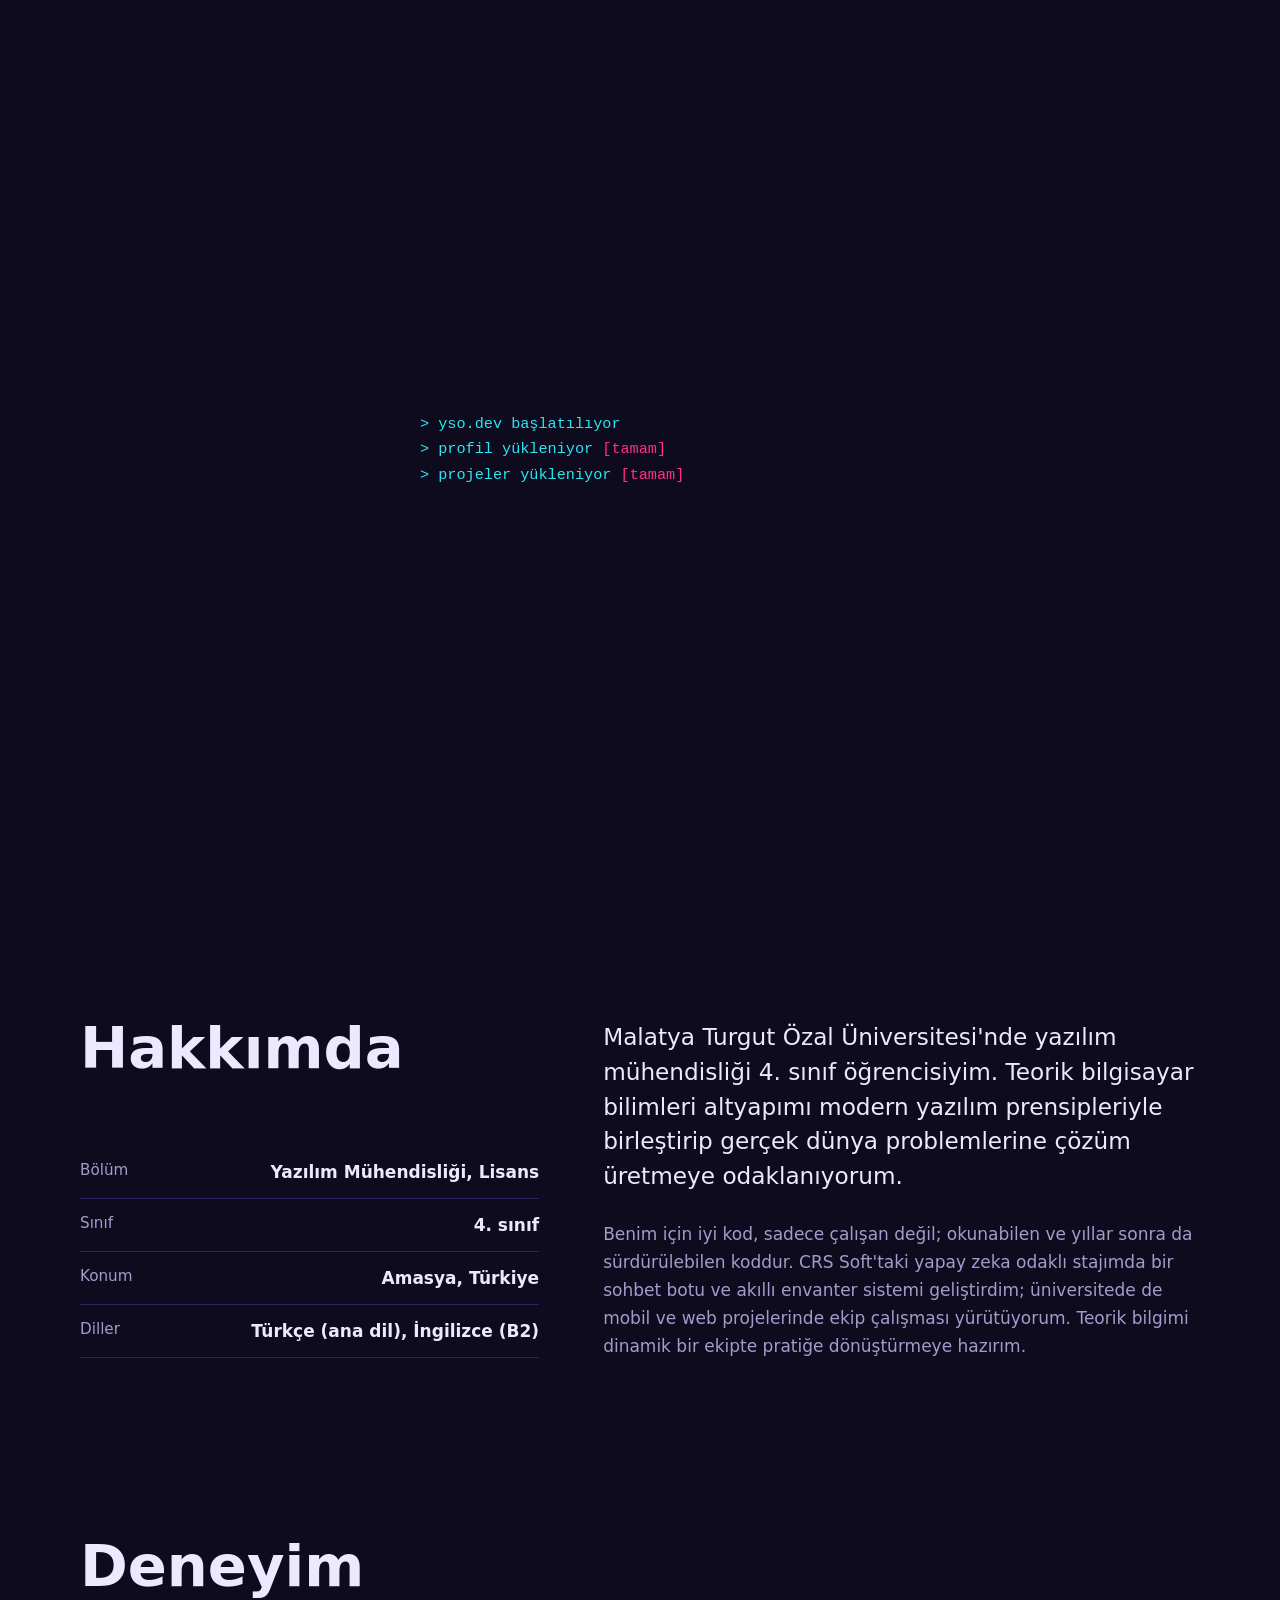
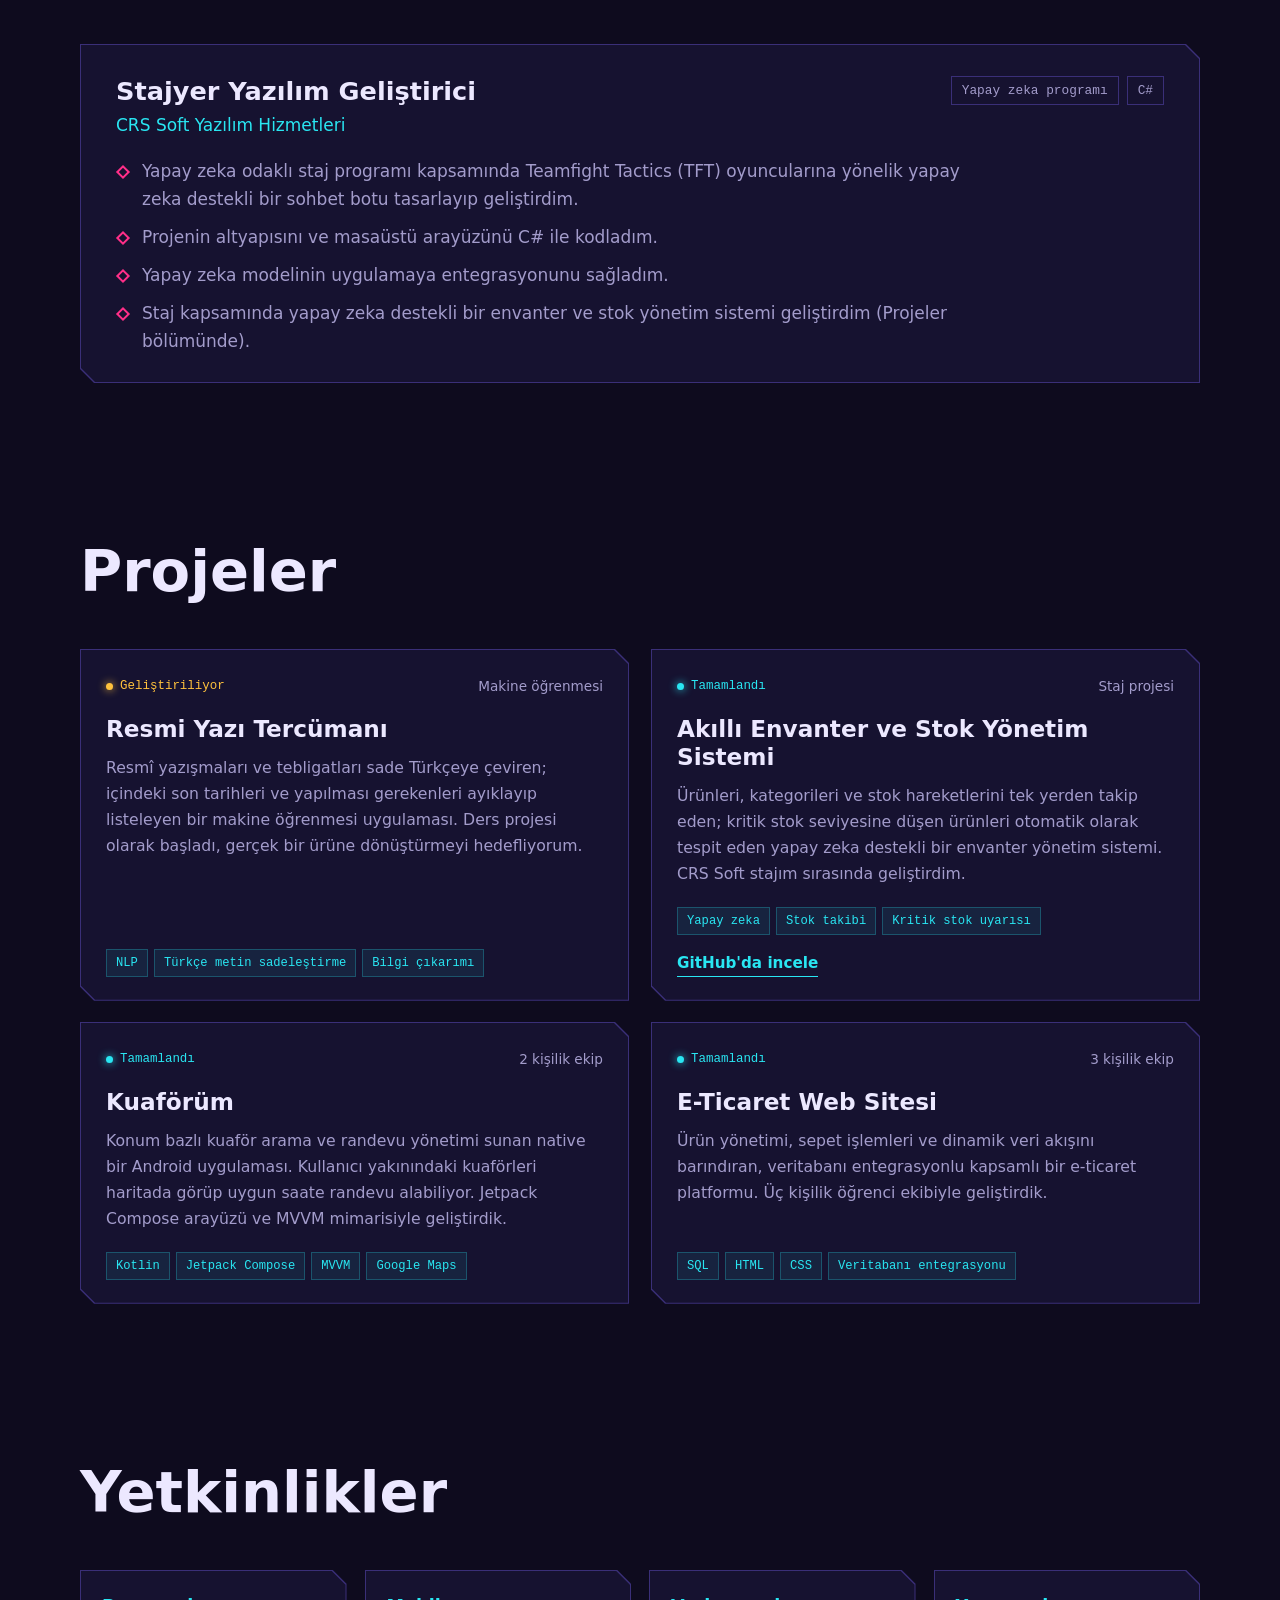
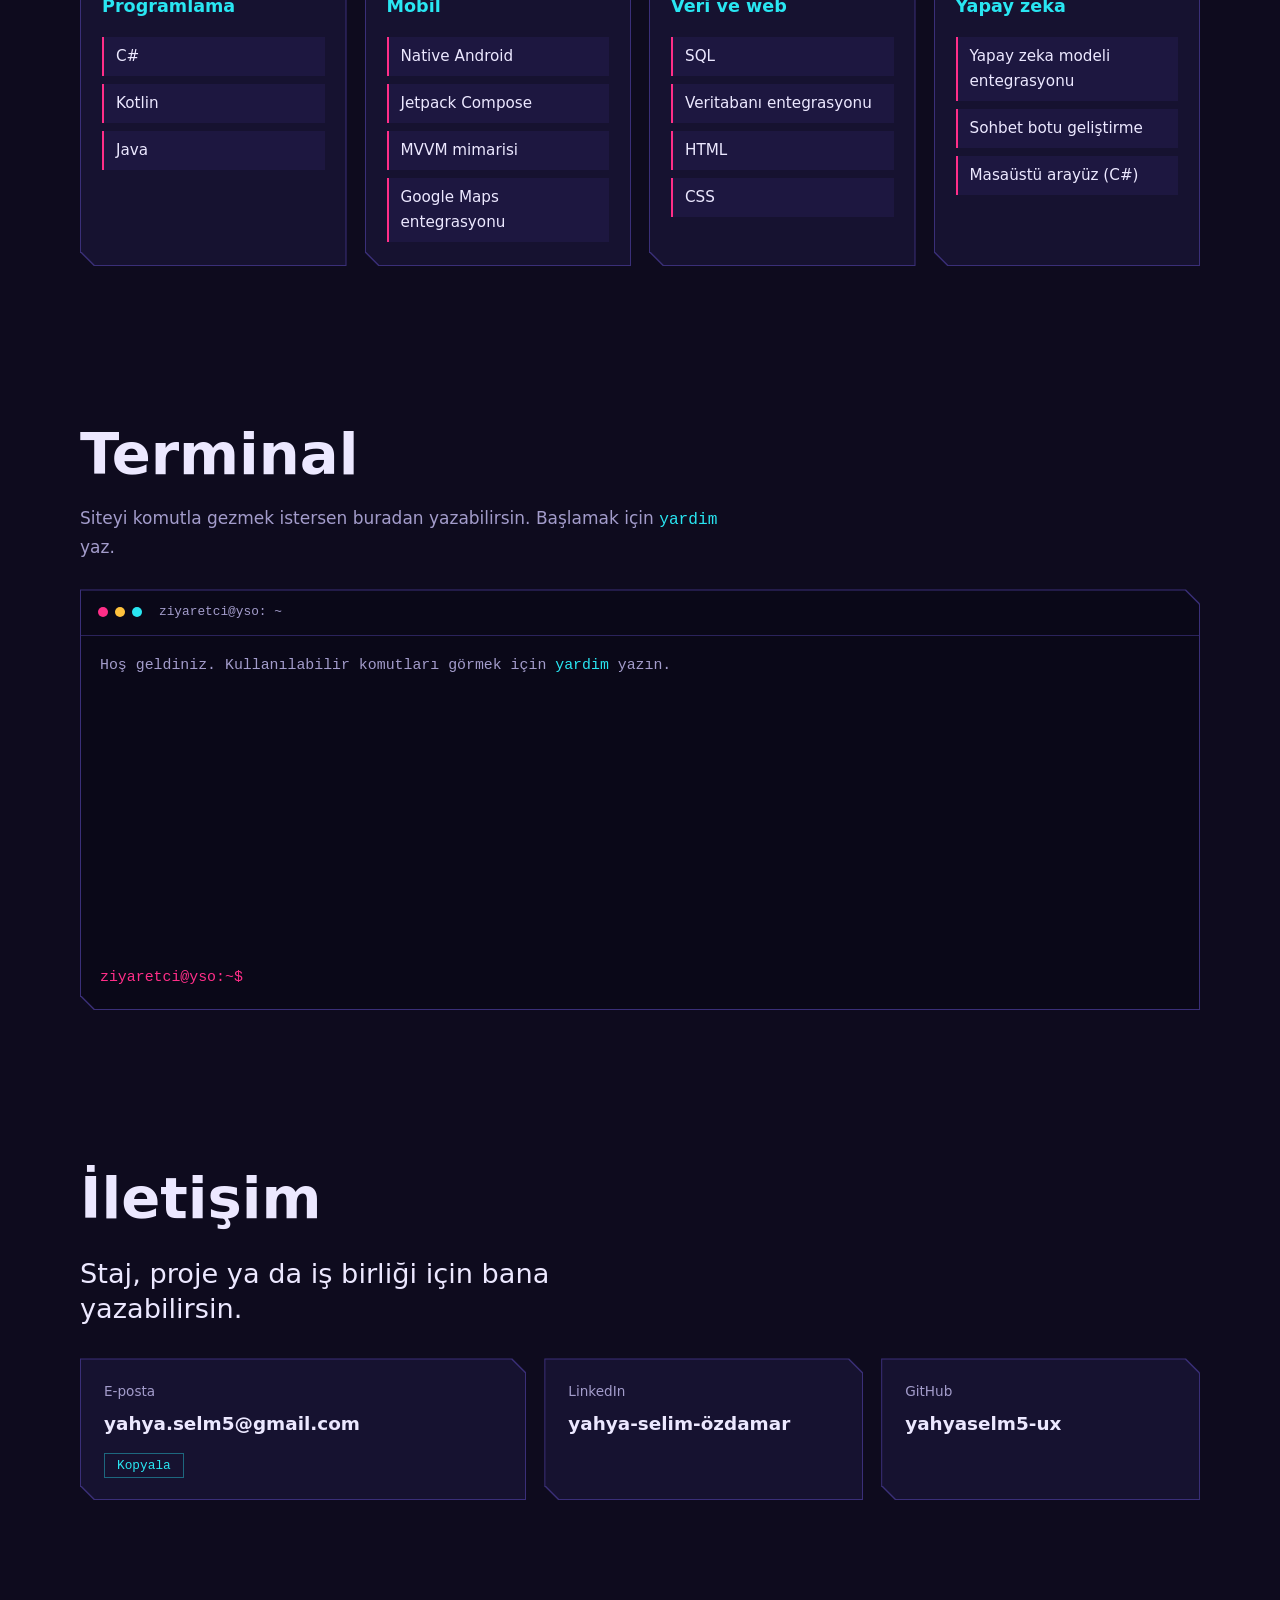
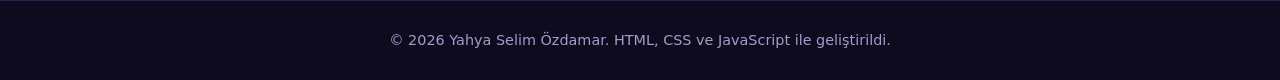
==== index.html @ 78dc0afe "Add files via upload" ====
<!DOCTYPE html>
<html lang="tr">
<head>
  <meta charset="UTF-8">
  <meta name="viewport" content="width=device-width, initial-scale=1">
  <title>Yahya Selim Özdamar | Yazılım Geliştirici</title>
  <meta name="description" content="Yahya Selim Özdamar — Malatya Turgut Özal Üniversitesi yazılım mühendisliği öğrencisi. yapay zeka destekli uygulamalar, native Android ve veritabanı projeleri.">
  <meta name="theme-color" content="#0E0B1E">
  <meta http-equiv="Content-Security-Policy" content="default-src 'self'; script-src 'self'; style-src 'self' https://fonts.googleapis.com; font-src https://fonts.gstatic.com; img-src 'self' data:; connect-src 'self'; object-src 'none'; base-uri 'self'; form-action 'none'">
  <meta name="referrer" content="strict-origin-when-cross-origin">
  <meta property="og:type" content="website">
  <meta property="og:title" content="Yahya Selim Özdamar | Yazılım Geliştirici">
  <meta property="og:description" content="Yazılım mühendisliği 4. sınıf öğrencisi. Yapay zeka destekli uygulamalar, native Android ve veritabanı projeleri.">
  <link rel="icon" href="favicon.svg" type="image/svg+xml">
  <link rel="preconnect" href="https://fonts.googleapis.com">
  <link rel="preconnect" href="https://fonts.gstatic.com" crossorigin>
  <link href="https://fonts.googleapis.com/css2?family=Chakra+Petch:wght@500;600;700&family=IBM+Plex+Mono:wght@400;500&family=IBM+Plex+Sans:wght@400;500;600&display=swap" rel="stylesheet">
  <link rel="stylesheet" href="style.css">
</head>
<body>
  <div class="boot" id="boot" aria-hidden="true">
    <pre class="boot-log" id="bootLog"></pre>
  </div>

  <a class="skip" href="#hakkimda">İçeriğe geç</a>

  <header class="hud" id="hud">
    <a class="logo" href="#top" aria-label="Başa dön">YSÖ<span class="logo-blink">_</span></a>
    <button class="menu-btn" id="menuBtn" aria-expanded="false" aria-controls="nav">Menü</button>
    <nav class="nav" id="nav">
      <a href="#hakkimda">Hakkımda</a>
      <a href="#deneyim">Deneyim</a>
      <a href="#projeler">Projeler</a>
      <a href="#yetkinlikler">Yetkinlikler</a>
      <a href="#terminal">Terminal</a>
      <a href="#iletisim">İletişim</a>
    </nav>
    <div class="clock" aria-label="Türkiye saati"><span class="dot"></span>TR <span id="clock">--:--:--</span></div>
  </header>

  <main>
    <!-- HERO -->
    <section class="hero" id="top">
      <canvas id="city" aria-hidden="true"></canvas>
      <div class="hero-shade" aria-hidden="true"></div>

      <div class="hero-inner">
        <p class="handle">github/yahyaselm5-ux</p>
        <h1 class="name" aria-label="Yahya Selim Özdamar">
          <span class="line glitch" data-text="Yahya Selim">Yahya Selim</span>
          <span class="line glitch outline" data-text="Özdamar">Özdamar</span>
        </h1>
        <p class="role">Yazılım mühendisliği öğrencisiyim. C# ile yapay zeka destekli uygulamalar, Kotlin ile native Android uygulamaları geliştiriyorum. Hedefim yalnızca çalışan değil, okunabilir ve sürdürülebilir kod yazmak.</p>
        <div class="actions">
          <a class="btn btn-primary" href="#projeler">Projelerimi gör</a>
          <a class="btn" href="assets/Yahya_Selim_Ozdamar_CV.pdf" target="_blank" rel="noopener noreferrer">CV'mi aç</a>
          <a class="btn btn-ghost" href="https://github.com/yahyaselm5-ux" target="_blank" rel="noopener noreferrer">GitHub</a>
        </div>
      </div>

      <aside class="status cut" aria-label="Durum">
        <div class="status-row"><span>Konum</span><b>Amasya, TR</b></div>
        <div class="status-row"><span>Okul</span><b>Turgut Özal Üni.</b></div>
        <div class="status-row"><span>Sınıf</span><b>4 / Yazılım Müh.</b></div>
        <div class="status-row"><span>Şu an</span><b class="live">Resmi Yazı Tercümanı</b></div>
        <div class="status-bar" aria-hidden="true"><i></i></div>
      </aside>

      <a class="scroll-hint" href="#hakkimda" aria-label="Aşağı kaydır"><span></span></a>
    </section>

    <!-- HAKKIMDA -->
    <section class="section" id="hakkimda">
      <div class="wrap about">
        <h2 class="h2 glitch" data-text="Hakkımda">Hakkımda</h2>
        <div class="about-body">
          <p class="lead">Malatya Turgut Özal Üniversitesi'nde yazılım mühendisliği 4. sınıf öğrencisiyim. Teorik bilgisayar bilimleri altyapımı modern yazılım prensipleriyle birleştirip gerçek dünya problemlerine çözüm üretmeye odaklanıyorum.</p>
          <p>Benim için iyi kod, sadece çalışan değil; okunabilen ve yıllar sonra da sürdürülebilen koddur. CRS Soft'taki yapay zeka odaklı stajımda bir sohbet botu ve akıllı envanter sistemi geliştirdim; üniversitede de mobil ve web projelerinde ekip çalışması yürütüyorum. Teorik bilgimi dinamik bir ekipte pratiğe dönüştürmeye hazırım.</p>
        </div>
        <dl class="facts">
          <div><dt>Bölüm</dt><dd>Yazılım Mühendisliği, Lisans</dd></div>
          <div><dt>Sınıf</dt><dd>4. sınıf</dd></div>
          <div><dt>Konum</dt><dd>Amasya, Türkiye</dd></div>
          <div><dt>Diller</dt><dd>Türkçe (ana dil), İngilizce (B2)</dd></div>
        </dl>
      </div>
    </section>

    <!-- DENEYİM -->
    <section class="section" id="deneyim">
      <div class="wrap">
        <h2 class="h2 glitch" data-text="Deneyim">Deneyim</h2>
        <article class="job cut">
          <div class="job-head">
            <div>
              <h3>Stajyer Yazılım Geliştirici</h3>
              <p class="company">CRS Soft Yazılım Hizmetleri</p>
            </div>
            <div class="job-meta">
              <span class="chip">Yapay zeka programı</span>
              <span class="chip">C#</span>
            </div>
          </div>
          <ul class="ticks">
            <li>Yapay zeka odaklı staj programı kapsamında Teamfight Tactics (TFT) oyuncularına yönelik yapay zeka destekli bir sohbet botu tasarlayıp geliştirdim.</li>
            <li>Projenin altyapısını ve masaüstü arayüzünü C# ile kodladım.</li>
            <li>Yapay zeka modelinin uygulamaya entegrasyonunu sağladım.</li>
            <li>Staj kapsamında yapay zeka destekli bir envanter ve stok yönetim sistemi geliştirdim (Projeler bölümünde).</li>
          </ul>
        </article>
      </div>
    </section>

    <!-- PROJELER -->
    <section class="section" id="projeler">
      <div class="wrap">
        <h2 class="h2 glitch" data-text="Projeler">Projeler</h2>
        <div class="projects projects-4">
          <article class="project cut tilt">
            <div class="project-top">
              <span class="state state-dev">Geliştiriliyor</span>
              <span class="kind">Makine öğrenmesi</span>
            </div>
            <h3>Resmi Yazı Tercümanı</h3>
            <p>Resmî yazışmaları ve tebligatları sade Türkçeye çeviren; içindeki son tarihleri ve yapılması gerekenleri ayıklayıp listeleyen bir makine öğrenmesi uygulaması. Ders projesi olarak başladı, gerçek bir ürüne dönüştürmeyi hedefliyorum.</p>
            <ul class="tags"><li>NLP</li><li>Türkçe metin sadeleştirme</li><li>Bilgi çıkarımı</li></ul>
          </article>

          <article class="project cut tilt">
            <div class="project-top">
              <span class="state">Tamamlandı</span>
              <span class="kind">Staj projesi</span>
            </div>
            <h3>Akıllı Envanter ve Stok Yönetim Sistemi</h3>
            <p>Ürünleri, kategorileri ve stok hareketlerini tek yerden takip eden; kritik stok seviyesine düşen ürünleri otomatik olarak tespit eden yapay zeka destekli bir envanter yönetim sistemi. CRS Soft stajım sırasında geliştirdim.</p>
            <ul class="tags"><li>Yapay zeka</li><li>Stok takibi</li><li>Kritik stok uyarısı</li></ul>
            <a class="repo" href="https://github.com/yahyaselm5-ux" target="_blank" rel="noopener noreferrer">GitHub'da incele</a>
          </article>

          <article class="project cut tilt">
            <div class="project-top">
              <span class="state">Tamamlandı</span>
              <span class="kind">2 kişilik ekip</span>
            </div>
            <h3>Kuaförüm</h3>
            <p>Konum bazlı kuaför arama ve randevu yönetimi sunan native bir Android uygulaması. Kullanıcı yakınındaki kuaförleri haritada görüp uygun saate randevu alabiliyor. Jetpack Compose arayüzü ve MVVM mimarisiyle geliştirdik.</p>
            <ul class="tags"><li>Kotlin</li><li>Jetpack Compose</li><li>MVVM</li><li>Google Maps</li></ul>
          </article>

          <article class="project cut tilt">
            <div class="project-top">
              <span class="state">Tamamlandı</span>
              <span class="kind">3 kişilik ekip</span>
            </div>
            <h3>E-Ticaret Web Sitesi</h3>
            <p>Ürün yönetimi, sepet işlemleri ve dinamik veri akışını barındıran, veritabanı entegrasyonlu kapsamlı bir e-ticaret platformu. Üç kişilik öğrenci ekibiyle geliştirdik.</p>
            <ul class="tags"><li>SQL</li><li>HTML</li><li>CSS</li><li>Veritabanı entegrasyonu</li></ul>
          </article>
        </div>
      </div>
    </section>

    <!-- YETKİNLİKLER -->
    <section class="section" id="yetkinlikler">
      <div class="wrap">
        <h2 class="h2 glitch" data-text="Yetkinlikler">Yetkinlikler</h2>
        <div class="loadout">
          <div class="slot cut">
            <h3>Programlama</h3>
            <ul class="mods"><li>C#</li><li>Kotlin</li><li>Java</li></ul>
          </div>
          <div class="slot cut">
            <h3>Mobil</h3>
            <ul class="mods"><li>Native Android</li><li>Jetpack Compose</li><li>MVVM mimarisi</li><li>Google Maps entegrasyonu</li></ul>
          </div>
          <div class="slot cut">
            <h3>Veri ve web</h3>
            <ul class="mods"><li>SQL</li><li>Veritabanı entegrasyonu</li><li>HTML</li><li>CSS</li></ul>
          </div>
          <div class="slot cut">
            <h3>Yapay zeka</h3>
            <ul class="mods"><li>Yapay zeka modeli entegrasyonu</li><li>Sohbet botu geliştirme</li><li>Masaüstü arayüz (C#)</li></ul>
          </div>
        </div>
      </div>
    </section>

    <!-- TERMİNAL -->
    <section class="section" id="terminal">
      <div class="wrap">
        <h2 class="h2 glitch" data-text="Terminal">Terminal</h2>
        <p class="sub">Siteyi komutla gezmek istersen buradan yazabilirsin. Başlamak için <code>yardim</code> yaz.</p>
        <div class="term cut" id="term">
          <div class="term-bar"><i></i><i></i><i></i><span>ziyaretci@yso: ~</span></div>
          <div class="term-out" id="termOut" aria-live="polite"></div>
          <form class="term-in" id="termForm" autocomplete="off">
            <label for="termInput" class="prompt">ziyaretci@yso:~$</label>
            <input id="termInput" type="text" spellcheck="false" autocapitalize="off" aria-label="Terminal komutu">
          </form>
        </div>
      </div>
    </section>

    <!-- İLETİŞİM -->
    <section class="section contact" id="iletisim">
      <div class="wrap">
        <h2 class="h2 glitch" data-text="İletişim">İletişim</h2>
        <p class="contact-line">Staj, proje ya da iş birliği için bana yazabilirsin.</p>
        <div class="contact-grid">
          <div class="contact-card cut">
            <span class="c-label">E-posta</span>
            <a class="c-value" href="mailto:yahya.selm5@gmail.com">yahya.selm5@gmail.com</a>
            <button class="copy" type="button" data-copy="yahya.selm5@gmail.com">Kopyala</button>
          </div>
          <div class="contact-card cut">
            <span class="c-label">LinkedIn</span>
            <a class="c-value" href="https://linkedin.com/in/yahya-selim-%C3%B6zdamar-626578363" target="_blank" rel="noopener noreferrer">yahya-selim-özdamar</a>
          </div>
          <div class="contact-card cut">
            <span class="c-label">GitHub</span>
            <a class="c-value" href="https://github.com/yahyaselm5-ux" target="_blank" rel="noopener noreferrer">yahyaselm5-ux</a>
          </div>
        </div>
      </div>
    </section>
  </main>

  <footer class="footer">
    <p>© <span id="year">2026</span> Yahya Selim Özdamar. HTML, CSS ve JavaScript ile geliştirildi.</p>
  </footer>

  <div class="scanlines" aria-hidden="true"></div>
  <script src="script.js"></script>
</body>
</html>
---- style.css ----
/* Yahya Selim Özdamar — kişisel web sitesi */

:root {
  --night: #0E0B1E;      /* zemin: derin çivit gece */
  --panel: #161230;      /* panel içi */
  --panel-2: #1D1740;
  --edge: #3A2F78;       /* panel kenar çizgisi */
  --magenta: #FF2E88;    /* ana neon */
  --cyan: #29E6F2;       /* ikincil neon */
  --amber: #FFC23D;      /* yalnızca "canlı/devam ediyor" durumları */
  --ink: #ECE8FF;        /* metin */
  --dim: #A39CCB;        /* ikincil metin */

  --accent: var(--magenta);
  --accent-2: var(--cyan);

  --f-display: "Chakra Petch", system-ui, sans-serif;
  --f-body: "IBM Plex Sans", system-ui, sans-serif;
  --f-mono: "IBM Plex Mono", ui-monospace, monospace;

  --notch: 14px;
  --cut: polygon(0 0, calc(100% - var(--notch)) 0, 100% var(--notch), 100% 100%, var(--notch) 100%, 0 calc(100% - var(--notch)));

  --wrap: 1120px;
  --hud-h: 60px;
}

/* Alternatif tema (terminal: tema) */
[data-theme="cyan"] {
  --accent: var(--cyan);
  --accent-2: var(--magenta);
}

*, *::before, *::after { box-sizing: border-box; }

html { scroll-behavior: smooth; scroll-padding-top: calc(var(--hud-h) + 16px); }

body {
  margin: 0;
  background: var(--night);
  color: var(--ink);
  font-family: var(--f-body);
  font-size: 1.0625rem;
  line-height: 1.65;
  -webkit-font-smoothing: antialiased;
  overflow-x: hidden;
}

::selection { background: var(--accent); color: var(--night); }

a { color: inherit; }

:focus-visible {
  outline: 2px solid var(--accent-2);
  outline-offset: 3px;
}

code {
  font-family: var(--f-mono);
  color: var(--accent-2);
  font-size: .95em;
}

.skip {
  position: absolute; left: -999px; top: 8px; z-index: 100;
  background: var(--accent); color: var(--night); padding: 8px 14px;
  font-family: var(--f-display); font-weight: 600; text-decoration: none;
}
.skip:focus { left: 8px; }

.wrap { width: min(var(--wrap), 100% - 40px); margin-inline: auto; }

/* ---------- Kesik köşeli panel ---------- */
.cut {
  position: relative;
  clip-path: var(--cut);
  background: var(--edge);
  isolation: isolate;
}
.cut::before {
  content: "";
  position: absolute; inset: 1px;
  background: var(--panel);
  clip-path: var(--cut);
  z-index: -1;
}

/* ---------- Boot ekranı ---------- */
.boot {
  position: fixed; inset: 0; z-index: 90;
  background: var(--night);
  display: grid; place-items: center;
  transition: opacity .5s ease, visibility .5s;
}
.boot.done { opacity: 0; visibility: hidden; }
.boot-log {
  font-family: var(--f-mono);
  font-size: .95rem;
  color: var(--accent-2);
  min-width: min(440px, 90vw);
  margin: 0;
  white-space: pre-wrap;
}
.boot-log .ok { color: var(--accent); }

/* ---------- HUD ---------- */
.hud {
  position: fixed; inset: 0 0 auto 0; z-index: 50;
  height: var(--hud-h);
  display: flex; align-items: center; gap: 28px;
  padding: 0 24px;
  background: linear-gradient(to bottom, rgba(14, 11, 30, .92), rgba(14, 11, 30, .7));
  backdrop-filter: blur(10px);
  border-bottom: 1px solid rgba(58, 47, 120, .6);
}
.logo {
  font-family: var(--f-display); font-weight: 700; font-size: 1.25rem;
  letter-spacing: .04em; text-decoration: none; color: var(--ink);
}
.logo-blink { color: var(--accent); animation: blink 1.1s steps(1) infinite; }
@keyframes blink { 50% { opacity: 0; } }

.nav { display: flex; gap: 22px; margin-left: auto; }
.nav a {
  font-family: var(--f-display); font-weight: 500; font-size: .98rem;
  text-decoration: none; color: var(--dim);
  position: relative; padding: 4px 0;
  transition: color .2s;
}
.nav a::after {
  content: ""; position: absolute; left: 0; right: 100%; bottom: -2px;
  height: 2px; background: var(--accent);
  box-shadow: 0 0 8px var(--accent);
  transition: right .25s ease;
}
.nav a:hover, .nav a.active { color: var(--ink); }
.nav a:hover::after, .nav a.active::after { right: 0; }

.clock {
  font-family: var(--f-mono); font-size: .85rem; color: var(--dim);
  display: flex; align-items: center; gap: 8px;
  font-variant-numeric: tabular-nums;
}
.clock .dot {
  width: 7px; height: 7px; border-radius: 50%;
  background: var(--accent-2); box-shadow: 0 0 8px var(--accent-2);
  animation: pulse 2s ease-in-out infinite;
}
@keyframes pulse { 50% { opacity: .35; } }

.menu-btn {
  display: none; margin-left: auto;
  font-family: var(--f-display); font-weight: 600; font-size: .95rem;
  background: none; color: var(--ink);
  border: 1px solid var(--edge); padding: 6px 14px; cursor: pointer;
}

/* ---------- Hero ---------- */
.hero {
  position: relative;
  min-height: 100vh; min-height: 100svh;
  display: flex; align-items: center;
  padding: calc(var(--hud-h) + 40px) 0 120px;
  overflow: hidden;
}
#city {
  position: absolute; inset: 0;
  width: 100%; height: 100%;
  display: block;
}
.hero-shade {
  position: absolute; inset: 0; pointer-events: none;
  background:
    linear-gradient(90deg, rgba(14, 11, 30, .88) 0%, rgba(14, 11, 30, .55) 45%, rgba(14, 11, 30, 0) 75%),
    linear-gradient(to top, var(--night) 0%, rgba(14, 11, 30, 0) 22%);
}
.hero-inner {
  position: relative; z-index: 2;
  width: min(var(--wrap), 100% - 40px); margin-inline: auto;
}
.handle {
  font-family: var(--f-mono); font-size: .95rem; color: var(--accent-2);
  margin: 0 0 18px;
}
.handle::before { content: "> "; color: var(--accent); }

.name {
  font-family: var(--f-display); font-weight: 700;
  font-size: clamp(3rem, 9.5vw, 8.5rem);
  line-height: 1; letter-spacing: -.01em;
  margin: 0 0 28px;
}
.name .line { display: block; width: fit-content; }
.name .outline {
  color: transparent;
  -webkit-text-stroke: 2px var(--accent);
  text-shadow: 0 0 28px rgba(255, 46, 136, .35);
}
[data-theme="cyan"] .name .outline { text-shadow: 0 0 28px rgba(41, 230, 242, .35); }

.role {
  max-width: 34em;
  font-size: clamp(1.05rem, 1.6vw, 1.2rem);
  color: var(--ink); opacity: .9;
  margin: 0 0 36px;
}

.actions { display: flex; flex-wrap: wrap; gap: 14px; }
.btn {
  --b: var(--edge);
  position: relative;
  font-family: var(--f-display); font-weight: 600; font-size: 1rem;
  text-decoration: none; color: var(--ink);
  padding: 13px 24px;
  background: rgba(22, 18, 48, .7);
  border: 1px solid var(--b);
  clip-path: polygon(0 0, calc(100% - 10px) 0, 100% 10px, 100% 100%, 10px 100%, 0 calc(100% - 10px));
  transition: background .2s, color .2s, box-shadow .2s, border-color .2s;
}
.btn:hover { border-color: var(--accent-2); color: var(--accent-2); }
.btn-primary {
  background: var(--accent); color: var(--night); border-color: var(--accent);
}
.btn-primary:hover { background: var(--ink); color: var(--night); border-color: var(--ink); }
.btn-ghost { background: transparent; }

.status {
  position: absolute; z-index: 2;
  right: max(24px, calc((100vw - var(--wrap)) / 2));
  bottom: 110px;
  width: 270px;
  padding: 18px 20px 16px;
  font-family: var(--f-mono); font-size: .82rem;
  background: rgba(58, 47, 120, .8);
}
.status::before { background: rgba(22, 18, 48, .82); }
.status-row {
  display: flex; justify-content: space-between; gap: 12px;
  padding: 5px 0;
  border-bottom: 1px dashed rgba(163, 156, 203, .2);
}
.status-row span { color: var(--dim); }
.status-row b { font-weight: 500; color: var(--ink); text-align: right; }
.status-row .live { color: var(--amber); }
.status-bar { margin-top: 14px; height: 3px; background: rgba(163, 156, 203, .15); overflow: hidden; }
.status-bar i {
  display: block; height: 100%; width: 40%;
  background: linear-gradient(90deg, transparent, var(--accent-2), transparent);
  animation: scan 2.4s linear infinite;
}
@keyframes scan { from { transform: translateX(-100%); } to { transform: translateX(250%); } }

.scroll-hint {
  position: absolute; z-index: 2; left: 50%; bottom: 28px;
  width: 26px; height: 42px; translate: -50% 0;
  border: 1.5px solid var(--dim); border-radius: 14px;
}
.scroll-hint span {
  position: absolute; left: 50%; top: 8px; width: 3px; height: 8px;
  translate: -50% 0; background: var(--accent); border-radius: 2px;
  animation: wheel 1.8s ease-in-out infinite;
}
@keyframes wheel { 60% { transform: translateY(12px); opacity: 0; } 100% { opacity: 0; } }

/* ---------- Glitch (fareyle üzerine gelince) ---------- */
.glitch { position: relative; }
.glitch::before, .glitch::after {
  content: attr(data-text);
  position: absolute; inset: 0;
  opacity: 0; pointer-events: none;
  -webkit-text-stroke: 0;
}
.glitch::before { color: var(--cyan); }
.glitch::after { color: var(--magenta); }
.glitch:hover::before { opacity: .85; animation: g1 .45s steps(2) infinite; }
.glitch:hover::after { opacity: .85; animation: g2 .45s steps(2) infinite; }
@keyframes g1 {
  0% { clip-path: inset(10% 0 60% 0); transform: translate(-4px, 0); }
  50% { clip-path: inset(55% 0 20% 0); transform: translate(3px, 0); }
  100% { clip-path: inset(30% 0 45% 0); transform: translate(-2px, 0); }
}
@keyframes g2 {
  0% { clip-path: inset(65% 0 5% 0); transform: translate(4px, 0); }
  50% { clip-path: inset(15% 0 70% 0); transform: translate(-3px, 0); }
  100% { clip-path: inset(40% 0 35% 0); transform: translate(2px, 0); }
}

/* ---------- Bölümler ---------- */
.section { padding: 120px 0 40px; position: relative; }
.h2 {
  font-family: var(--f-display); font-weight: 700;
  font-size: clamp(2.2rem, 5vw, 3.6rem);
  line-height: 1; margin: 0 0 48px;
  width: fit-content;
}
.h2::selection { color: var(--night); }
.sub { color: var(--dim); margin: -28px 0 28px; max-width: 60ch; }

/* Hakkımda */
.about {
  display: grid;
  grid-template-columns: 1fr 1.3fr;
  grid-template-areas: "title body" "facts body";
  column-gap: 64px; align-items: start;
}
.about .h2 { grid-area: title; }
.about-body { grid-area: body; max-width: 62ch; }
.about-body p { margin: 0 0 1.1em; color: var(--dim); }
.about-body .lead {
  font-size: clamp(1.2rem, 2vw, 1.45rem); line-height: 1.5;
  color: var(--ink);
}
.facts { grid-area: facts; margin: 0; display: grid; gap: 0; }
.facts div {
  display: flex; justify-content: space-between; gap: 16px;
  padding: 12px 0; border-bottom: 1px solid rgba(58, 47, 120, .7);
}
.facts dt { color: var(--dim); font-size: .95rem; }
.facts dd { margin: 0; font-family: var(--f-display); font-weight: 600; text-align: right; }

/* Deneyim */
.job { padding: 32px 36px 28px; }
.job-head { display: flex; justify-content: space-between; align-items: flex-start; gap: 20px; flex-wrap: wrap; margin-bottom: 18px; }
.job h3 { font-family: var(--f-display); font-weight: 600; font-size: 1.6rem; margin: 0; line-height: 1.2; }
.company { margin: 4px 0 0; color: var(--accent-2); font-weight: 500; }
.job-meta { display: flex; gap: 8px; flex-wrap: wrap; }
.chip {
  font-family: var(--f-mono); font-size: .8rem; color: var(--dim);
  border: 1px solid var(--edge); padding: 3px 10px;
}
.ticks { list-style: none; margin: 0; padding: 0; display: grid; gap: 10px; max-width: 80ch; }
.ticks li { position: relative; padding-left: 26px; color: var(--dim); }
.ticks li::before {
  content: ""; position: absolute; left: 2px; top: .62em;
  width: 10px; height: 10px; border: 2px solid var(--accent);
  transform: rotate(45deg);
}

/* Projeler */
.projects {
  display: grid; gap: 22px;
  grid-template-columns: repeat(3, 1fr);
  perspective: 1200px;
}
.projects-4 { grid-template-columns: repeat(2, 1fr); }
.project {
  --mx: 50%; --my: 50%;
  padding: 26px 26px 24px;
  display: flex; flex-direction: column;
  transform-style: preserve-3d;
  transition: transform .25s ease, background .25s;
  will-change: transform;
}
.project::after {
  content: ""; position: absolute; inset: 0; pointer-events: none;
  background: radial-gradient(420px circle at var(--mx) var(--my), rgba(255, 46, 136, .16), transparent 45%);
  opacity: 0; transition: opacity .25s;
}
[data-theme="cyan"] .project::after { background: radial-gradient(420px circle at var(--mx) var(--my), rgba(41, 230, 242, .16), transparent 45%); }
.project:hover { background: var(--accent); }
.project:hover::after { opacity: 1; }
.project-top { display: flex; justify-content: space-between; align-items: center; gap: 10px; margin-bottom: 18px; }
.state {
  font-family: var(--f-mono); font-size: .78rem;
  color: var(--accent-2); display: inline-flex; align-items: center; gap: 7px;
}
.state::before { content: ""; width: 7px; height: 7px; background: currentColor; border-radius: 50%; box-shadow: 0 0 8px currentColor; }
.state-dev { color: var(--amber); }
.kind { font-size: .85rem; color: var(--dim); }
.project h3 { font-family: var(--f-display); font-weight: 600; font-size: 1.45rem; line-height: 1.2; margin: 0 0 12px; }
.project p { color: var(--dim); font-size: .98rem; margin: 0 0 20px; flex: 1; }
.tags { list-style: none; margin: 0; padding: 0; display: flex; flex-wrap: wrap; gap: 6px; }
.repo {
  align-self: flex-start; margin-top: 16px;
  font-family: var(--f-display); font-weight: 600; font-size: .95rem;
  color: var(--accent-2); text-decoration: none;
  border-bottom: 1px solid currentColor;
}
.repo:hover { color: var(--ink); }
.tags li {
  font-family: var(--f-mono); font-size: .76rem;
  padding: 3px 9px; background: rgba(41, 230, 242, .08);
  color: var(--accent-2); border: 1px solid rgba(41, 230, 242, .25);
}

/* Yetkinlikler */
.loadout { display: grid; grid-template-columns: repeat(4, 1fr); gap: 18px; }
.slot { padding: 22px 22px 24px; }
.slot h3 {
  font-family: var(--f-display); font-weight: 600; font-size: 1.1rem;
  margin: 0 0 16px; color: var(--accent-2);
}
.mods { list-style: none; margin: 0; padding: 0; display: grid; gap: 8px; }
.mods li {
  padding: 7px 12px;
  background: var(--panel-2);
  border-left: 2px solid var(--accent);
  font-size: .95rem;
}

/* Terminal */
.term { padding: 0 0 6px; font-family: var(--f-mono); font-size: .93rem; }
.term::before { background: #0A0818; }
.term-bar {
  display: flex; align-items: center; gap: 7px;
  padding: 12px 18px; border-bottom: 1px solid rgba(58, 47, 120, .7);
  color: var(--dim); font-size: .8rem;
}
.term-bar i { width: 10px; height: 10px; border-radius: 50%; background: var(--edge); }
.term-bar i:first-child { background: var(--magenta); }
.term-bar i:nth-child(2) { background: var(--amber); }
.term-bar i:nth-child(3) { background: var(--cyan); }
.term-bar span { margin-left: 10px; }
.term-out {
  padding: 18px 20px 4px;
  height: 320px; overflow-y: auto;
  white-space: pre-wrap; line-height: 1.6;
  scrollbar-width: thin; scrollbar-color: var(--edge) transparent;
}
.term-out .cmd { color: var(--ink); }
.term-out .cmd b { color: var(--accent); font-weight: 400; }
.term-out .res { color: var(--dim); margin-bottom: 10px; }
.term-out .hl { color: var(--accent-2); }
.term-out .warn { color: var(--amber); }
.term-out a { color: var(--accent-2); }
.term-in { display: flex; align-items: center; gap: 10px; padding: 8px 20px 14px; }
.prompt { color: var(--accent); white-space: nowrap; }
.term-in input {
  flex: 1; min-width: 0;
  background: none; border: 0; outline: 0;
  color: var(--ink); font: inherit; caret-color: var(--accent-2);
}
.term:focus-within { background: var(--accent-2); }

/* İletişim */
.contact { padding-bottom: 100px; }
.contact-line { font-size: clamp(1.25rem, 2.4vw, 1.7rem); font-family: var(--f-display); font-weight: 500; margin: -20px 0 32px; max-width: 30ch; line-height: 1.3; }
.contact-grid { display: grid; grid-template-columns: 1.4fr 1fr 1fr; gap: 18px; }
.contact-card { padding: 22px 24px; display: flex; flex-direction: column; gap: 6px; }
.c-label { font-size: .85rem; color: var(--dim); }
.c-value {
  font-family: var(--f-display); font-weight: 600; font-size: 1.15rem;
  text-decoration: none; word-break: break-all;
}
.c-value:hover { color: var(--accent-2); }
.copy {
  align-self: flex-start; margin-top: 8px;
  font-family: var(--f-mono); font-size: .8rem;
  background: none; color: var(--accent-2);
  border: 1px solid rgba(41, 230, 242, .4); padding: 4px 12px; cursor: pointer;
}
.copy:hover { background: rgba(41, 230, 242, .1); }

.footer {
  border-top: 1px solid rgba(58, 47, 120, .6);
  padding: 28px 20px; text-align: center;
  color: var(--dim); font-size: .9rem;
}
.footer p { margin: 0; }

/* Tarama çizgisi dokusu */
.scanlines {
  position: fixed; inset: 0; z-index: 80; pointer-events: none;
  background: repeating-linear-gradient(to bottom, rgba(0, 0, 0, .14) 0 1px, transparent 1px 3px);
  mix-blend-mode: multiply;
}


/* ---------- Duyarlı (responsive) ---------- */
@media (max-width: 1000px) {
  .projects, .projects-4 { grid-template-columns: 1fr 1fr; }
  .loadout { grid-template-columns: 1fr 1fr; }
  .status { display: none; }
  .about { grid-template-columns: 1fr; grid-template-areas: "title" "body" "facts"; }
  .facts { margin-top: 12px; }
}

@media (max-width: 760px) {
  .clock { display: none; }
  .menu-btn { display: block; }
  .nav {
    position: absolute; top: var(--hud-h); left: 0; right: 0;
    flex-direction: column; gap: 0;
    background: rgba(14, 11, 30, .97);
    border-bottom: 1px solid var(--edge);
    max-height: 0; overflow: hidden;
    transition: max-height .3s ease;
  }
  .nav.open { max-height: 360px; }
  .nav a { padding: 14px 24px; border-top: 1px solid rgba(58, 47, 120, .4); }
  .nav a::after { display: none; }
  .projects, .projects-4, .loadout, .contact-grid { grid-template-columns: 1fr; }
  .section { padding-top: 88px; }
  .h2 { margin-bottom: 32px; }
  .name { font-size: clamp(2.8rem, 13vw, 4.5rem); }
  .name .outline { -webkit-text-stroke-width: 1.5px; }
  .job { padding: 26px 22px 22px; }
  .term-out { height: 280px; }
  .hero-shade { background: linear-gradient(to top, var(--night) 0%, rgba(14, 11, 30, .55) 40%, rgba(14, 11, 30, .35) 100%); }
}

@media (prefers-reduced-motion: reduce) {
  html { scroll-behavior: auto; }
  *, *::before, *::after { animation: none !important; transition: none !important; }
}

/* 404 sayfası */
.notfound {
  min-height: 100vh; min-height: 100svh;
  display: flex; flex-direction: column; justify-content: center; align-items: flex-start;
  width: min(var(--wrap), 100% - 40px); margin-inline: auto;
}
.notfound .sub { margin: -24px 0 32px; }
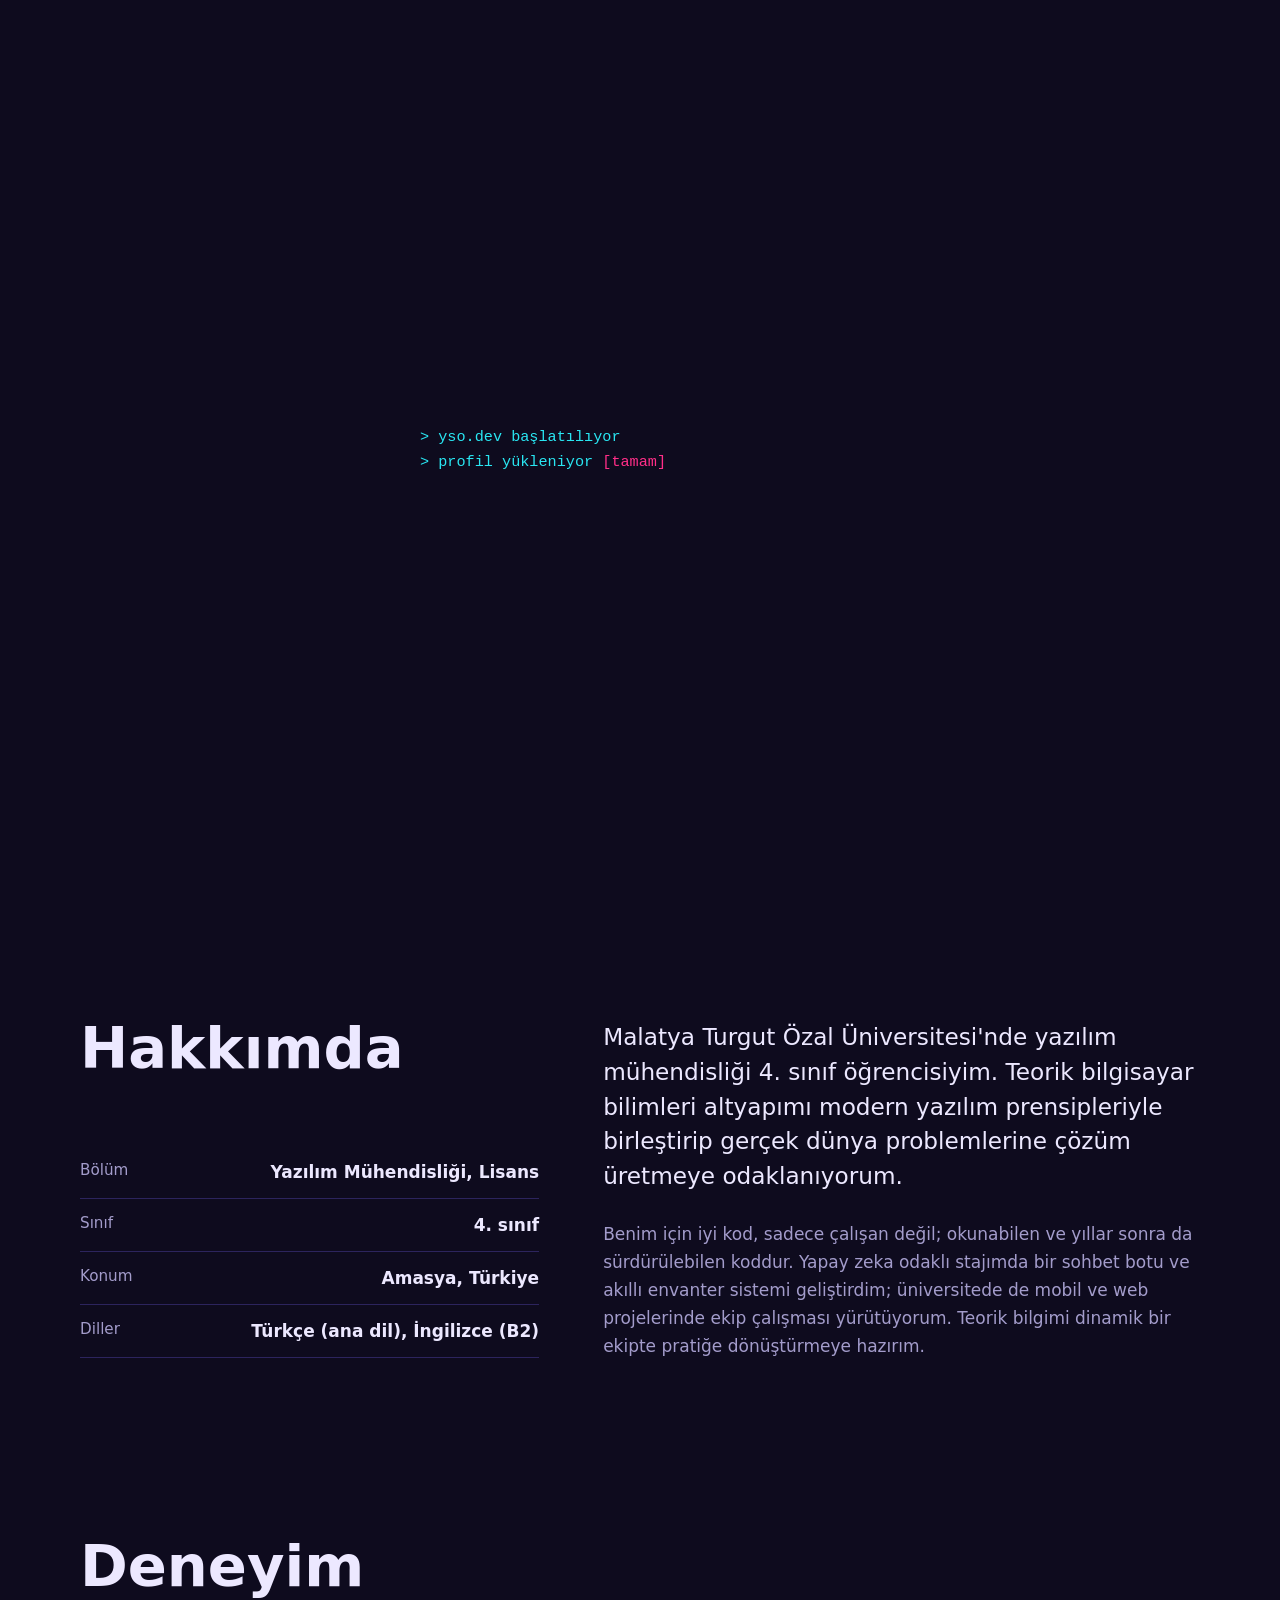
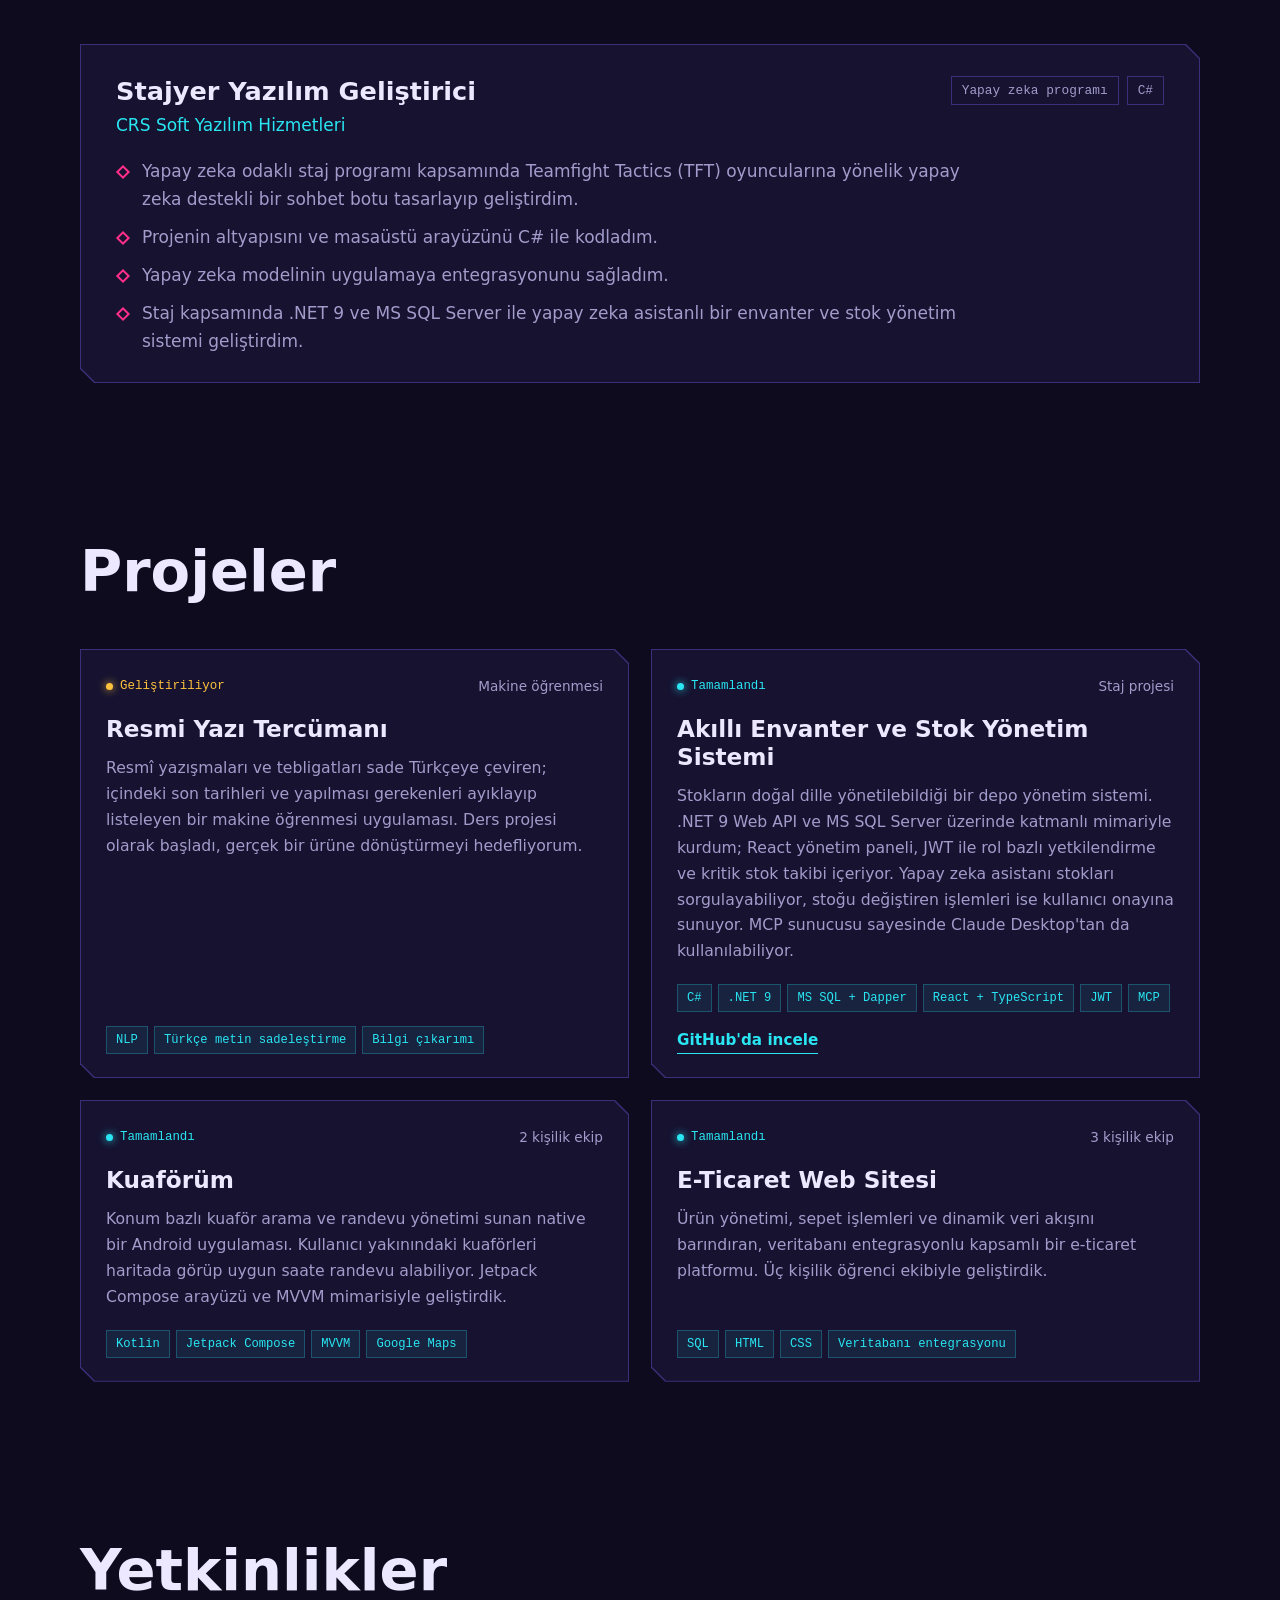
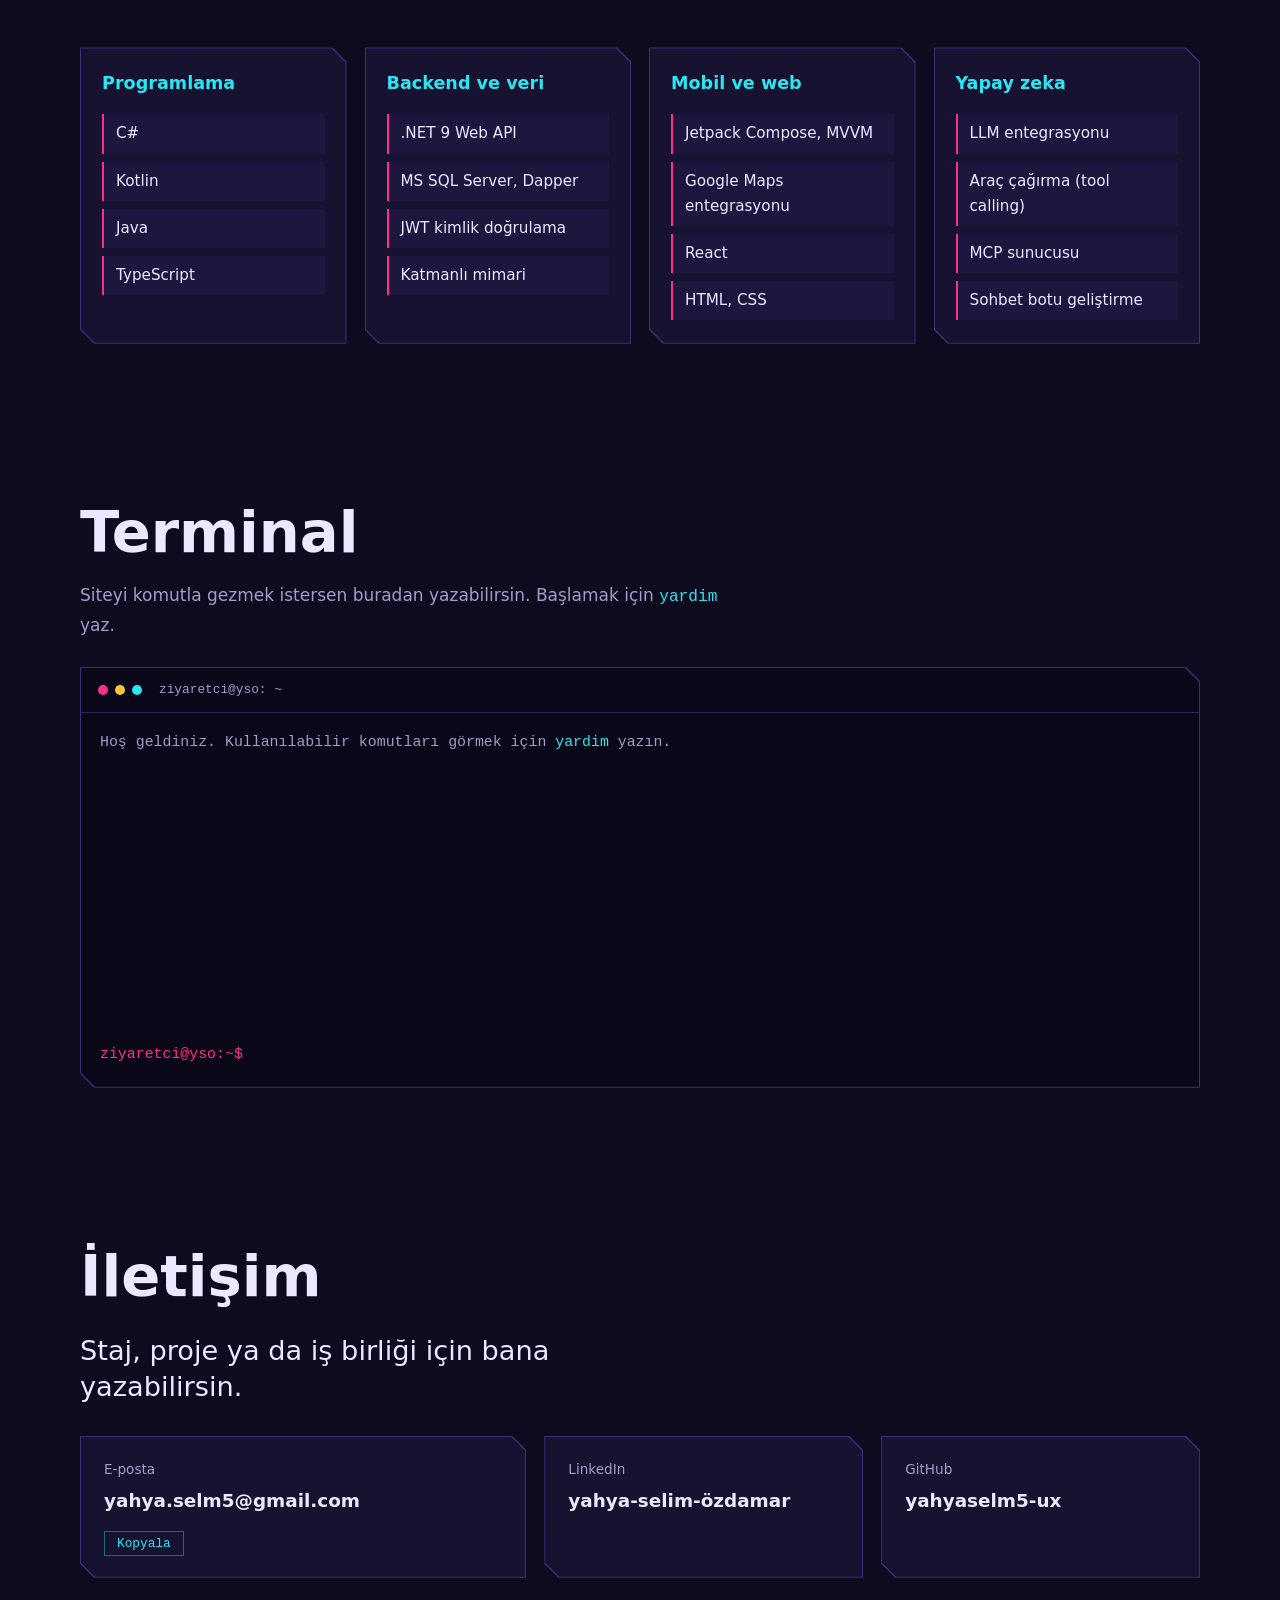
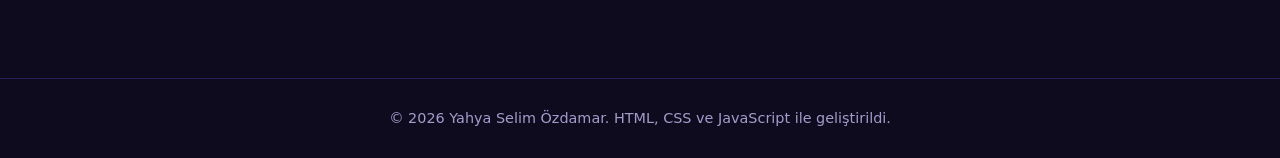
==== commit 6ccb20db: "Add files via upload" ====
--- a/index.html
+++ b/index.html
@@ -75,7 +75,7 @@
         <h2 class="h2 glitch" data-text="Hakkımda">Hakkımda</h2>
         <div class="about-body">
           <p class="lead">Malatya Turgut Özal Üniversitesi'nde yazılım mühendisliği 4. sınıf öğrencisiyim. Teorik bilgisayar bilimleri altyapımı modern yazılım prensipleriyle birleştirip gerçek dünya problemlerine çözüm üretmeye odaklanıyorum.</p>
-          <p>Benim için iyi kod, sadece çalışan değil; okunabilen ve yıllar sonra da sürdürülebilen koddur. CRS Soft'taki yapay zeka odaklı stajımda bir sohbet botu ve akıllı envanter sistemi geliştirdim; üniversitede de mobil ve web projelerinde ekip çalışması yürütüyorum. Teorik bilgimi dinamik bir ekipte pratiğe dönüştürmeye hazırım.</p>
+          <p>Benim için iyi kod, sadece çalışan değil; okunabilen ve yıllar sonra da sürdürülebilen koddur. Yapay zeka odaklı stajımda bir sohbet botu ve akıllı envanter sistemi geliştirdim; üniversitede de mobil ve web projelerinde ekip çalışması yürütüyorum. Teorik bilgimi dinamik bir ekipte pratiğe dönüştürmeye hazırım.</p>
         </div>
         <dl class="facts">
           <div><dt>Bölüm</dt><dd>Yazılım Mühendisliği, Lisans</dd></div>
@@ -105,7 +105,7 @@
             <li>Yapay zeka odaklı staj programı kapsamında Teamfight Tactics (TFT) oyuncularına yönelik yapay zeka destekli bir sohbet botu tasarlayıp geliştirdim.</li>
             <li>Projenin altyapısını ve masaüstü arayüzünü C# ile kodladım.</li>
             <li>Yapay zeka modelinin uygulamaya entegrasyonunu sağladım.</li>
-            <li>Staj kapsamında yapay zeka destekli bir envanter ve stok yönetim sistemi geliştirdim (Projeler bölümünde).</li>
+            <li>Staj kapsamında .NET 9 ve MS SQL Server ile yapay zeka asistanlı bir envanter ve stok yönetim sistemi geliştirdim.</li>
           </ul>
         </article>
       </div>
@@ -132,9 +132,9 @@
               <span class="kind">Staj projesi</span>
             </div>
             <h3>Akıllı Envanter ve Stok Yönetim Sistemi</h3>
-            <p>Ürünleri, kategorileri ve stok hareketlerini tek yerden takip eden; kritik stok seviyesine düşen ürünleri otomatik olarak tespit eden yapay zeka destekli bir envanter yönetim sistemi. CRS Soft stajım sırasında geliştirdim.</p>
-            <ul class="tags"><li>Yapay zeka</li><li>Stok takibi</li><li>Kritik stok uyarısı</li></ul>
-            <a class="repo" href="https://github.com/yahyaselm5-ux" target="_blank" rel="noopener noreferrer">GitHub'da incele</a>
+            <p>Stokların doğal dille yönetilebildiği bir depo yönetim sistemi. .NET 9 Web API ve MS SQL Server üzerinde katmanlı mimariyle kurdum; React yönetim paneli, JWT ile rol bazlı yetkilendirme ve kritik stok takibi içeriyor. Yapay zeka asistanı stokları sorgulayabiliyor, stoğu değiştiren işlemleri ise kullanıcı onayına sunuyor. MCP sunucusu sayesinde Claude Desktop'tan da kullanılabiliyor.</p>
+            <ul class="tags"><li>C#</li><li>.NET 9</li><li>MS SQL + Dapper</li><li>React + TypeScript</li><li>JWT</li><li>MCP</li></ul>
+            <a class="repo" href="https://github.com/yahyaselm5-ux/smart-inventory-system" target="_blank" rel="noopener noreferrer">GitHub'da incele</a>
           </article>
 
           <article class="project cut tilt">
@@ -167,19 +167,19 @@
         <div class="loadout">
           <div class="slot cut">
             <h3>Programlama</h3>
-            <ul class="mods"><li>C#</li><li>Kotlin</li><li>Java</li></ul>
-          </div>
-          <div class="slot cut">
-            <h3>Mobil</h3>
-            <ul class="mods"><li>Native Android</li><li>Jetpack Compose</li><li>MVVM mimarisi</li><li>Google Maps entegrasyonu</li></ul>
-          </div>
-          <div class="slot cut">
-            <h3>Veri ve web</h3>
-            <ul class="mods"><li>SQL</li><li>Veritabanı entegrasyonu</li><li>HTML</li><li>CSS</li></ul>
+            <ul class="mods"><li>C#</li><li>Kotlin</li><li>Java</li><li>TypeScript</li></ul>
+          </div>
+          <div class="slot cut">
+            <h3>Backend ve veri</h3>
+            <ul class="mods"><li>.NET 9 Web API</li><li>MS SQL Server, Dapper</li><li>JWT kimlik doğrulama</li><li>Katmanlı mimari</li></ul>
+          </div>
+          <div class="slot cut">
+            <h3>Mobil ve web</h3>
+            <ul class="mods"><li>Jetpack Compose, MVVM</li><li>Google Maps entegrasyonu</li><li>React</li><li>HTML, CSS</li></ul>
           </div>
           <div class="slot cut">
             <h3>Yapay zeka</h3>
-            <ul class="mods"><li>Yapay zeka modeli entegrasyonu</li><li>Sohbet botu geliştirme</li><li>Masaüstü arayüz (C#)</li></ul>
+            <ul class="mods"><li>LLM entegrasyonu</li><li>Araç çağırma (tool calling)</li><li>MCP sunucusu</li><li>Sohbet botu geliştirme</li></ul>
           </div>
         </div>
       </div>
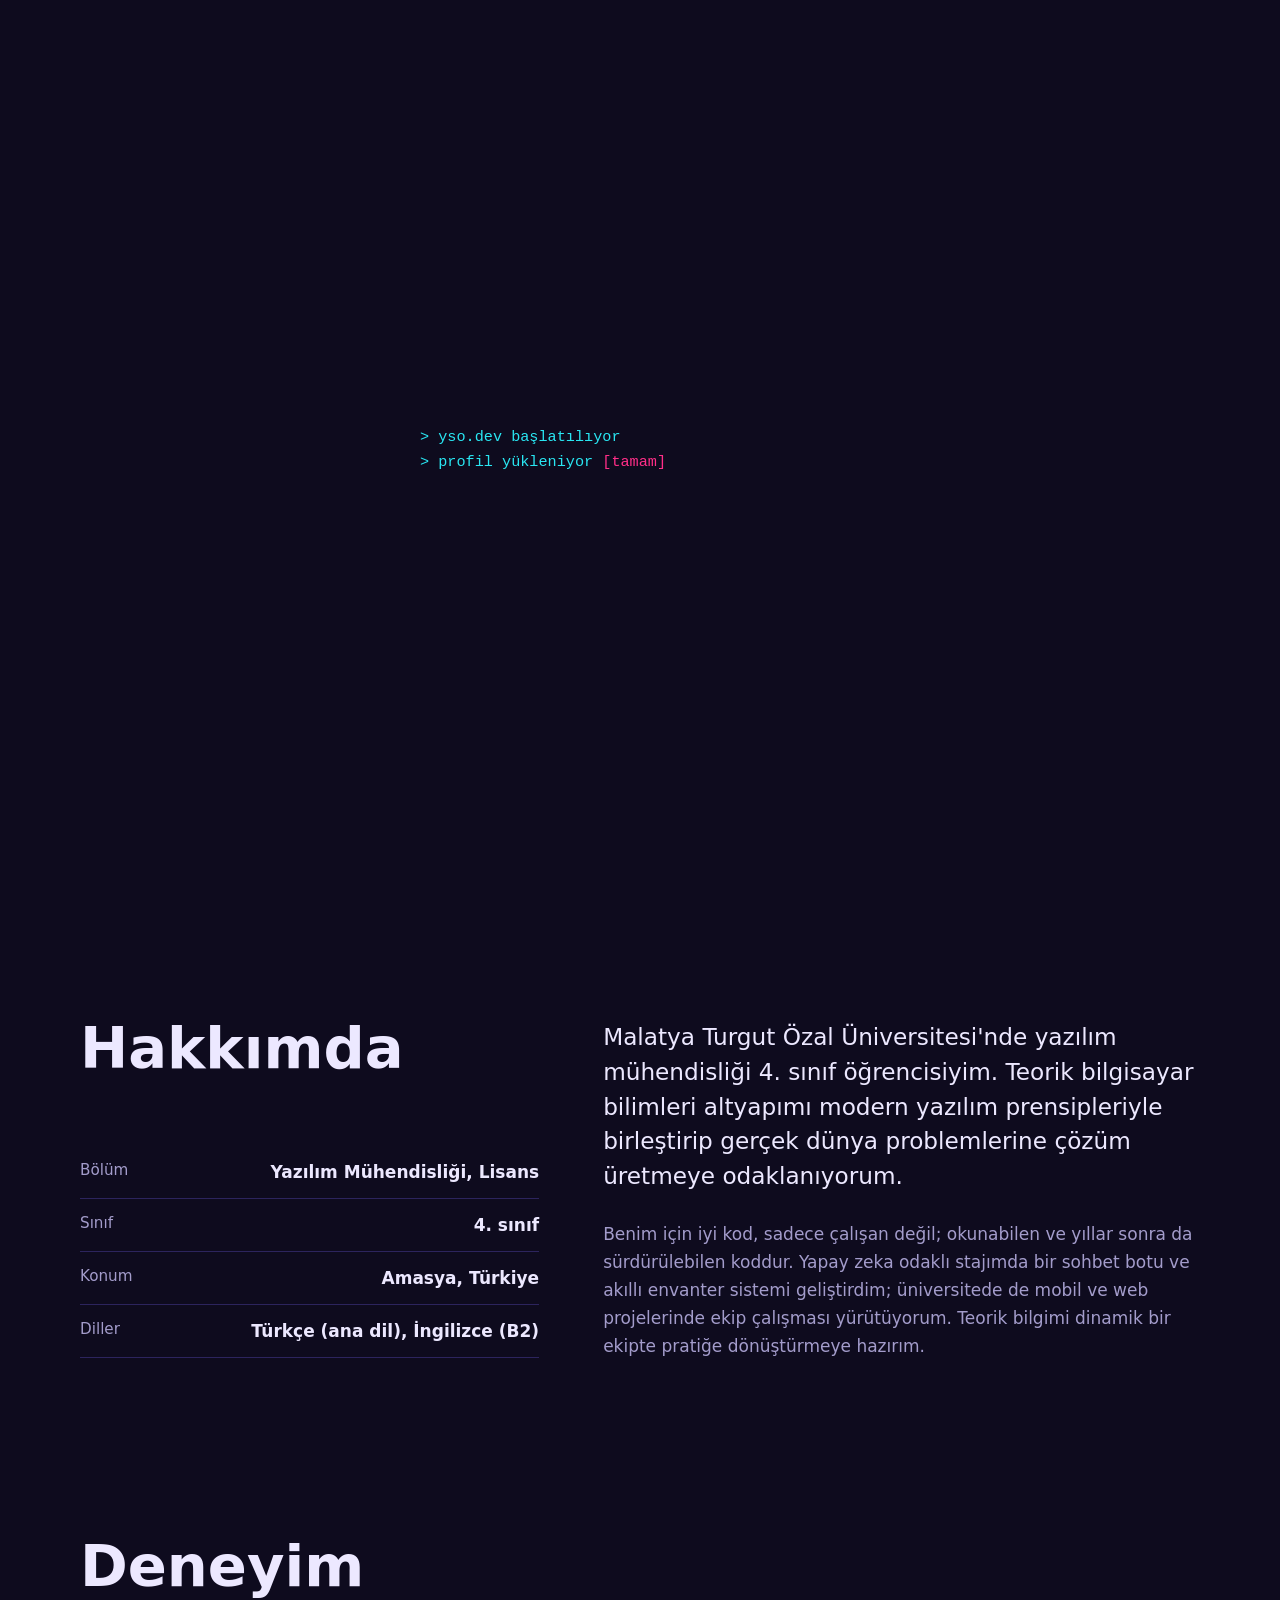
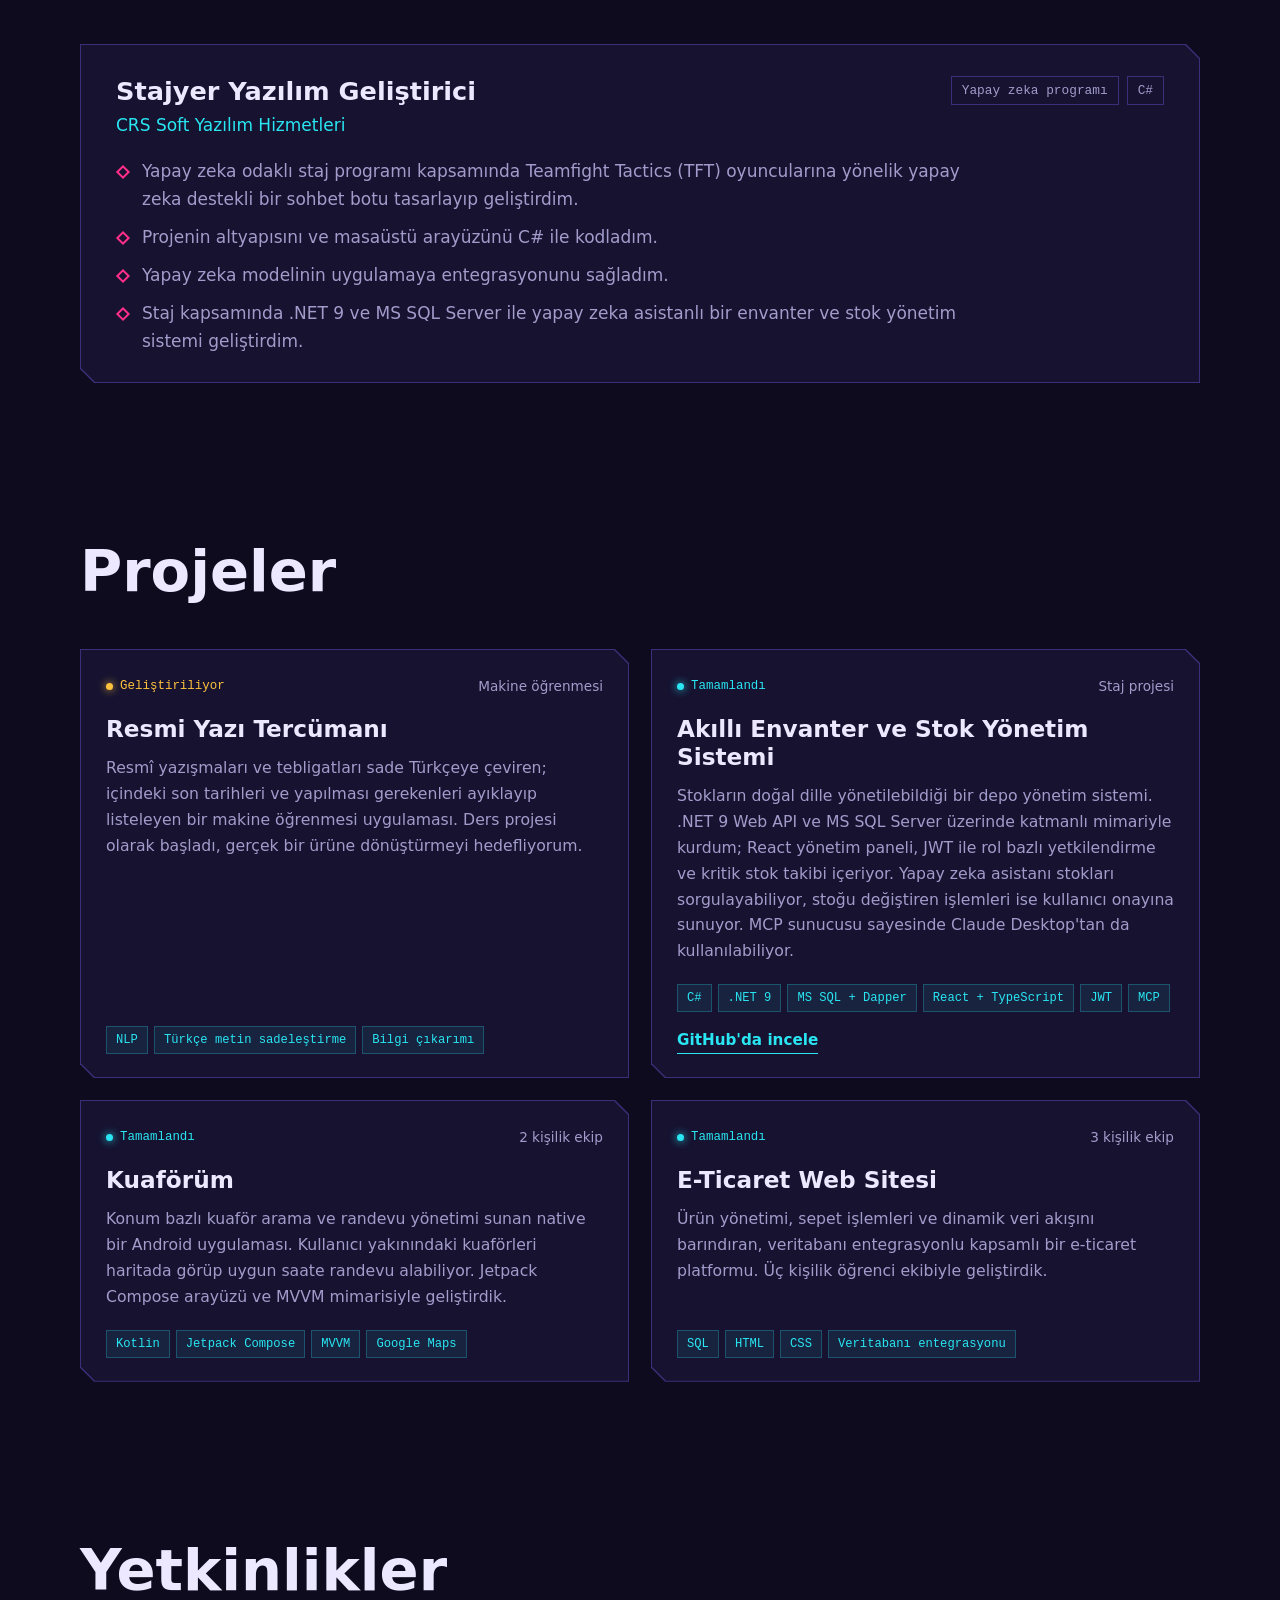
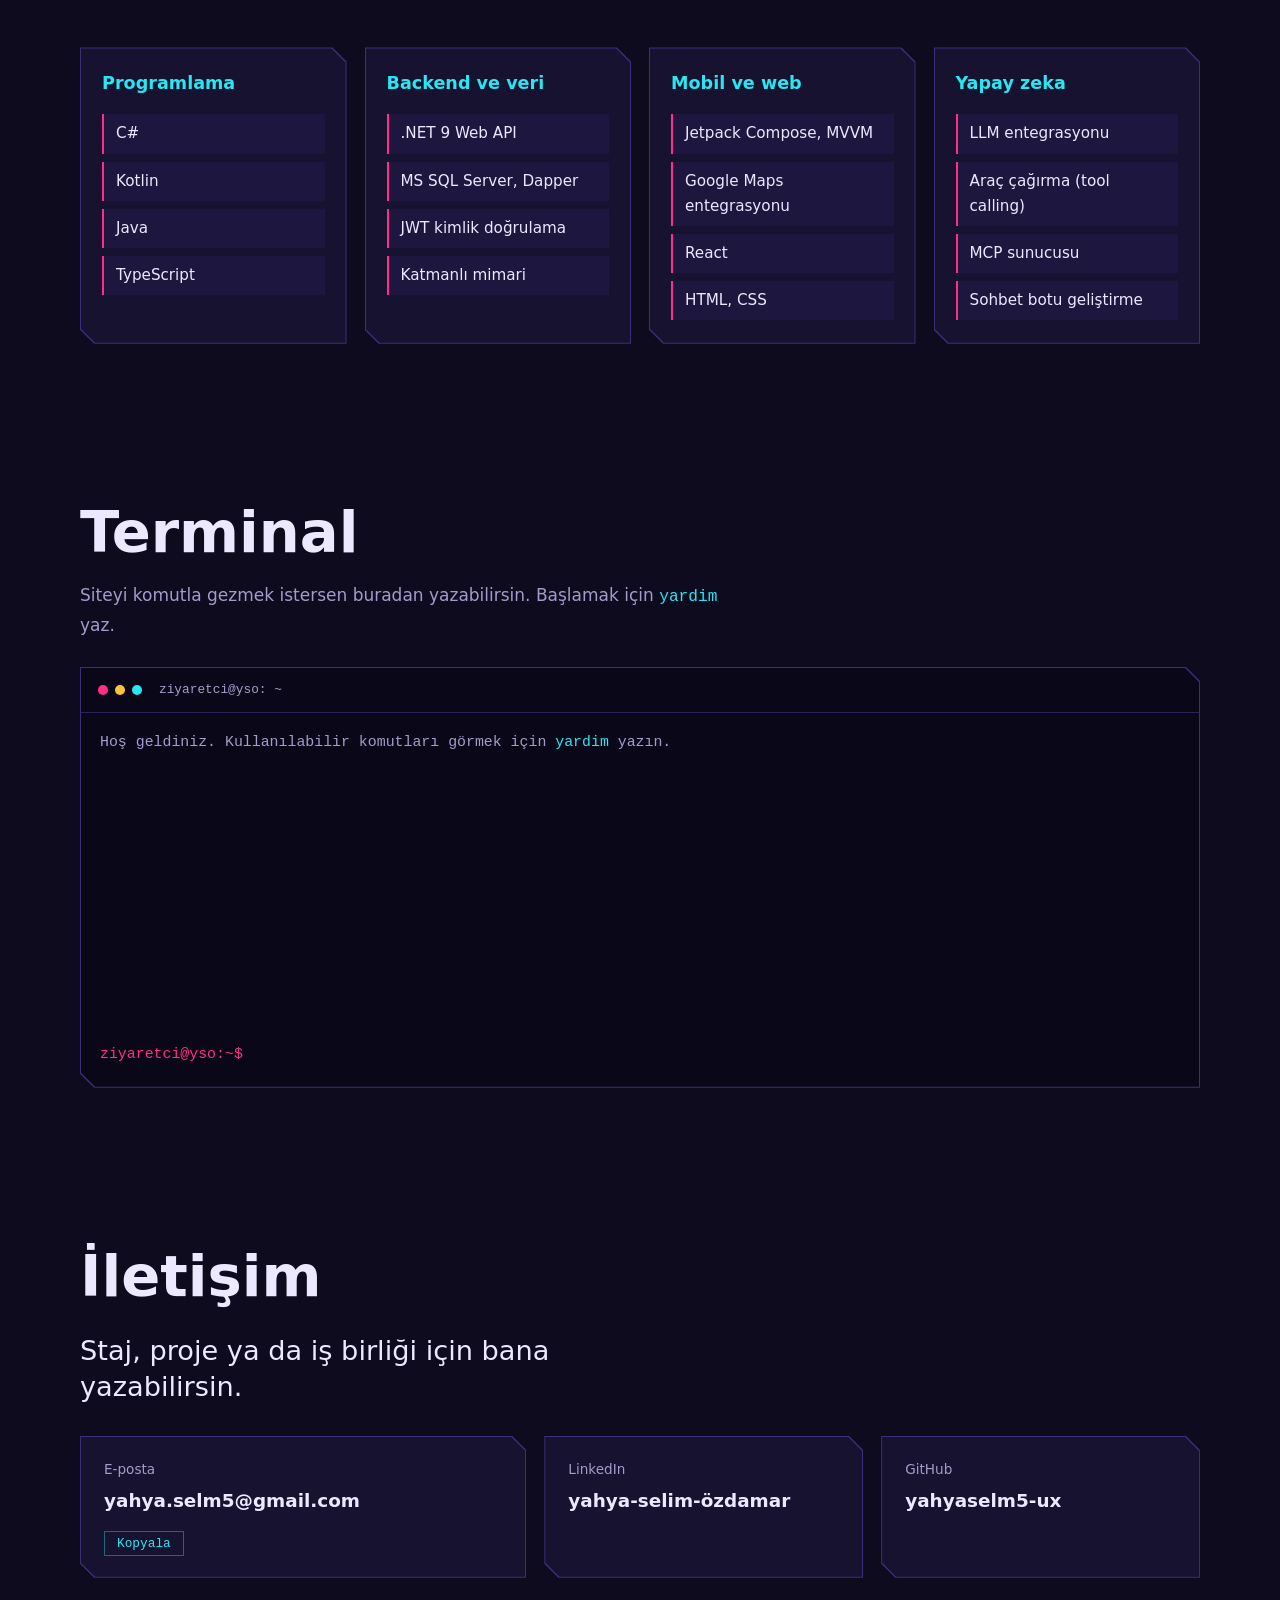
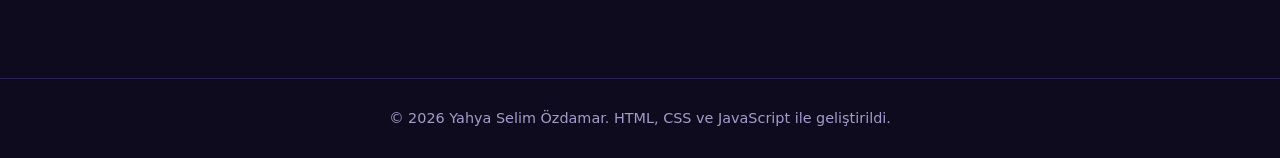
==== commit 18eb7dca: "Add files via upload" ====
--- a/index.html
+++ b/index.html
@@ -18,6 +18,7 @@
   <link rel="stylesheet" href="style.css">
 </head>
 <body>
+  <canvas class="rain" id="rain" aria-hidden="true"></canvas>
   <div class="boot" id="boot" aria-hidden="true">
     <pre class="boot-log" id="bootLog"></pre>
   </div>
@@ -46,10 +47,16 @@
 
       <div class="hero-inner">
         <p class="handle">github/yahyaselm5-ux</p>
-        <h1 class="name" aria-label="Yahya Selim Özdamar">
-          <span class="line glitch" data-text="Yahya Selim">Yahya Selim</span>
-          <span class="line glitch outline" data-text="Özdamar">Özdamar</span>
-        </h1>
+        <div class="name-wrap" id="nameWrap">
+          <h1 class="name" aria-label="Yahya Selim Özdamar">
+            <span class="line" data-text="Yahya Selim">Yahya Selim</span>
+            <span class="line outline" data-text="Özdamar">Özdamar</span>
+          </h1>
+          <div class="name lens" aria-hidden="true">
+            <span class="line" data-text="Yahya Selim">Yahya Selim</span>
+            <span class="line" data-text="Özdamar">Özdamar</span>
+          </div>
+        </div>
         <p class="role">Yazılım mühendisliği öğrencisiyim. C# ile yapay zeka destekli uygulamalar, Kotlin ile native Android uygulamaları geliştiriyorum. Hedefim yalnızca çalışan değil, okunabilir ve sürdürülebilir kod yazmak.</p>
         <div class="actions">
           <a class="btn btn-primary" href="#projeler">Projelerimi gör</a>
--- a/style.css
+++ b/style.css
@@ -188,7 +188,7 @@
   font-family: var(--f-display); font-weight: 700;
   font-size: clamp(3rem, 9.5vw, 8.5rem);
   line-height: 1; letter-spacing: -.01em;
-  margin: 0 0 28px;
+  margin: 0;
 }
 .name .line { display: block; width: fit-content; }
 .name .outline {
@@ -209,19 +209,42 @@
 .btn {
   --b: var(--edge);
   position: relative;
+  display: inline-block;
+  overflow: hidden;
   font-family: var(--f-display); font-weight: 600; font-size: 1rem;
   text-decoration: none; color: var(--ink);
   padding: 13px 24px;
   background: rgba(22, 18, 48, .7);
   border: 1px solid var(--b);
   clip-path: polygon(0 0, calc(100% - 10px) 0, 100% 10px, 100% 100%, 10px 100%, 0 calc(100% - 10px));
-  transition: background .2s, color .2s, box-shadow .2s, border-color .2s;
-}
-.btn:hover { border-color: var(--accent-2); color: var(--accent-2); }
+  transition: background .2s, color .2s, border-color .2s, text-shadow .2s, transform .12s;
+}
+/* Üzerinden geçen ışık bandı */
+.btn::after {
+  content: ""; position: absolute; inset: 0; pointer-events: none;
+  background: linear-gradient(110deg, transparent 30%, rgba(255, 255, 255, .22) 48%, transparent 62%);
+  transform: translateX(-120%);
+}
+/* Sağ alt köşede yanan köşe işareti */
+.btn::before {
+  content: ""; position: absolute; right: 4px; bottom: 4px;
+  width: 7px; height: 7px; pointer-events: none;
+  border-right: 2px solid var(--accent-2); border-bottom: 2px solid var(--accent-2);
+  opacity: 0; transform: translate(-3px, -3px);
+  transition: opacity .2s, transform .2s;
+}
+.btn:hover::after { transform: translateX(120%); transition: transform .6s cubic-bezier(.2, .7, .2, 1); }
+.btn:hover::before { opacity: 1; transform: none; }
+.btn:hover {
+  border-color: var(--accent-2); color: var(--accent-2);
+  text-shadow: -1px 0 rgba(255, 46, 136, .7), 1px 0 rgba(41, 230, 242, .7);
+}
+.btn:active { transform: translateY(1px); }
 .btn-primary {
   background: var(--accent); color: var(--night); border-color: var(--accent);
 }
-.btn-primary:hover { background: var(--ink); color: var(--night); border-color: var(--ink); }
+.btn-primary::before { border-color: var(--night); }
+.btn-primary:hover { background: var(--ink); color: var(--night); border-color: var(--ink); text-shadow: -1px 0 rgba(255, 46, 136, .55), 1px 0 rgba(41, 230, 242, .55); }
 .btn-ghost { background: transparent; }
 
 .status {
@@ -376,7 +399,8 @@
   color: var(--accent-2); text-decoration: none;
   border-bottom: 1px solid currentColor;
 }
-.repo:hover { color: var(--ink); }
+.repo { transition: color .2s, text-shadow .2s, letter-spacing .25s; }
+.repo:hover { color: var(--ink); letter-spacing: .02em; text-shadow: 0 0 10px rgba(41, 230, 242, .6); }
 .tags li {
   font-family: var(--f-mono); font-size: .76rem;
   padding: 3px 9px; background: rgba(41, 230, 242, .08);
@@ -449,7 +473,9 @@
   background: none; color: var(--accent-2);
   border: 1px solid rgba(41, 230, 242, .4); padding: 4px 12px; cursor: pointer;
 }
-.copy:hover { background: rgba(41, 230, 242, .1); }
+.copy { transition: background .2s, box-shadow .2s, transform .12s; }
+.copy:hover { background: rgba(41, 230, 242, .1); box-shadow: 0 0 0 1px rgba(41, 230, 242, .5), 0 0 14px rgba(41, 230, 242, .25); }
+.copy:active { transform: translateY(1px); }
 
 .footer {
   border-top: 1px solid rgba(58, 47, 120, .6);
@@ -511,3 +537,50 @@
   width: min(var(--wrap), 100% - 40px); margin-inline: auto;
 }
 .notfound .sub { margin: -24px 0 32px; }
+
+/* Arka plan yağmuru */
+.rain {
+  position: fixed; inset: 0; z-index: 0;
+  width: 100%; height: 100%;
+  pointer-events: none;
+}
+main, .footer { position: relative; z-index: 1; }
+
+/* İsim merceği: fare nerede ise orası neon dolgu ve renk kaymasıyla parlar */
+.name-wrap {
+  --lx: 50%; --ly: 50%; --split: 1.5px;
+  position: relative; width: fit-content;
+  margin: 0 0 28px;
+}
+.lens {
+  position: absolute; inset: 0;
+  pointer-events: none; opacity: 0;
+  transition: opacity .3s ease;
+  -webkit-mask-image: radial-gradient(circle 150px at var(--lx) var(--ly), #000 30%, transparent 72%);
+          mask-image: radial-gradient(circle 150px at var(--lx) var(--ly), #000 30%, transparent 72%);
+}
+.name-wrap.active .lens { opacity: 1; }
+.name-wrap.active { cursor: crosshair; }
+.lens .line {
+  position: relative;
+  color: transparent;
+  -webkit-text-stroke: 0;
+  background: linear-gradient(100deg, var(--cyan) 0%, #A6F7FF 30%, var(--magenta) 80%);
+  -webkit-background-clip: text; background-clip: text;
+  filter: drop-shadow(0 0 14px rgba(41, 230, 242, .55));
+}
+.lens .line::before, .lens .line::after {
+  content: attr(data-text);
+  position: absolute; inset: 0;
+  -webkit-text-fill-color: currentColor;
+  mix-blend-mode: screen; opacity: .55;
+}
+.lens .line::before { color: var(--magenta); transform: translateX(calc(var(--split) * -1)); }
+.lens .line::after { color: var(--cyan); transform: translateX(var(--split)); }
+/* Mercek içindeki ince tarama çizgileri */
+.lens::after {
+  content: ""; position: absolute; inset: 0;
+  background: repeating-linear-gradient(to bottom, rgba(14, 11, 30, .5) 0 1px, transparent 1px 4px);
+  animation: lensScan 6s linear infinite;
+}
+@keyframes lensScan { to { background-position: 0 120px; } }
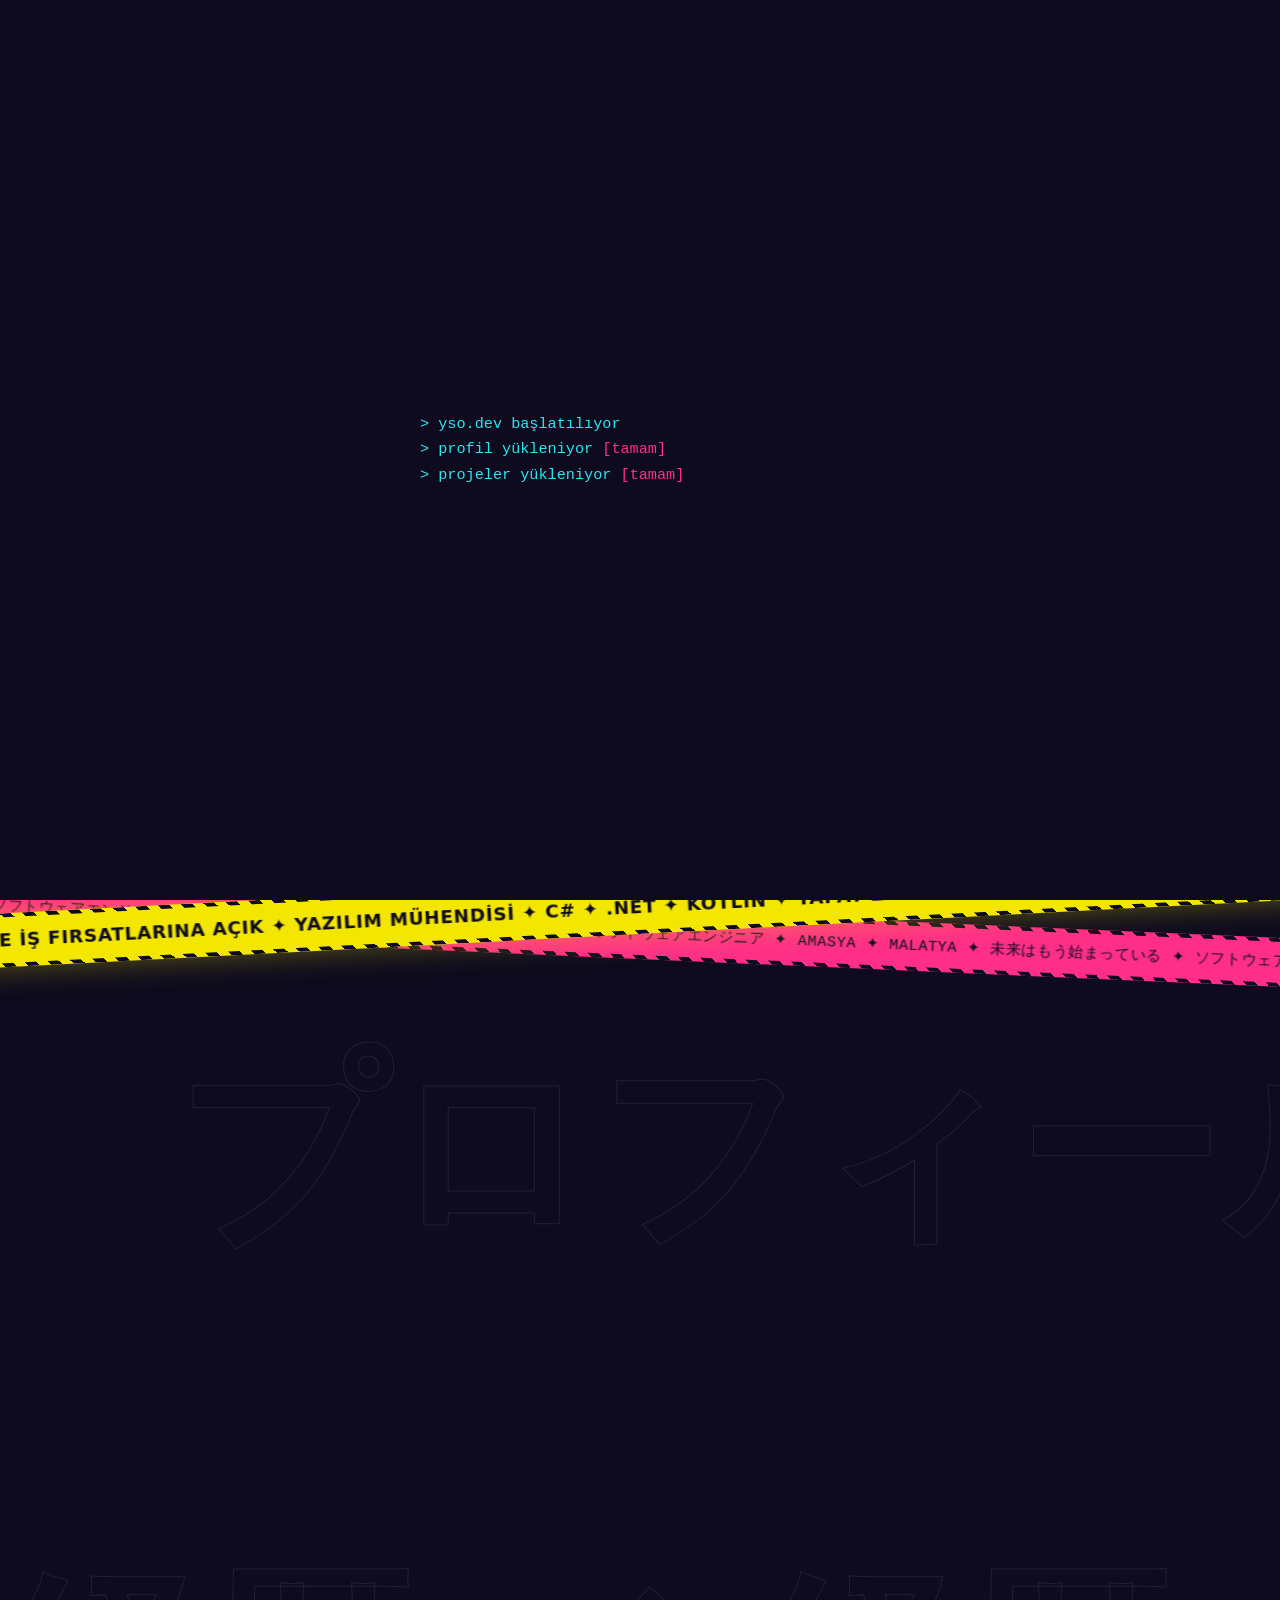
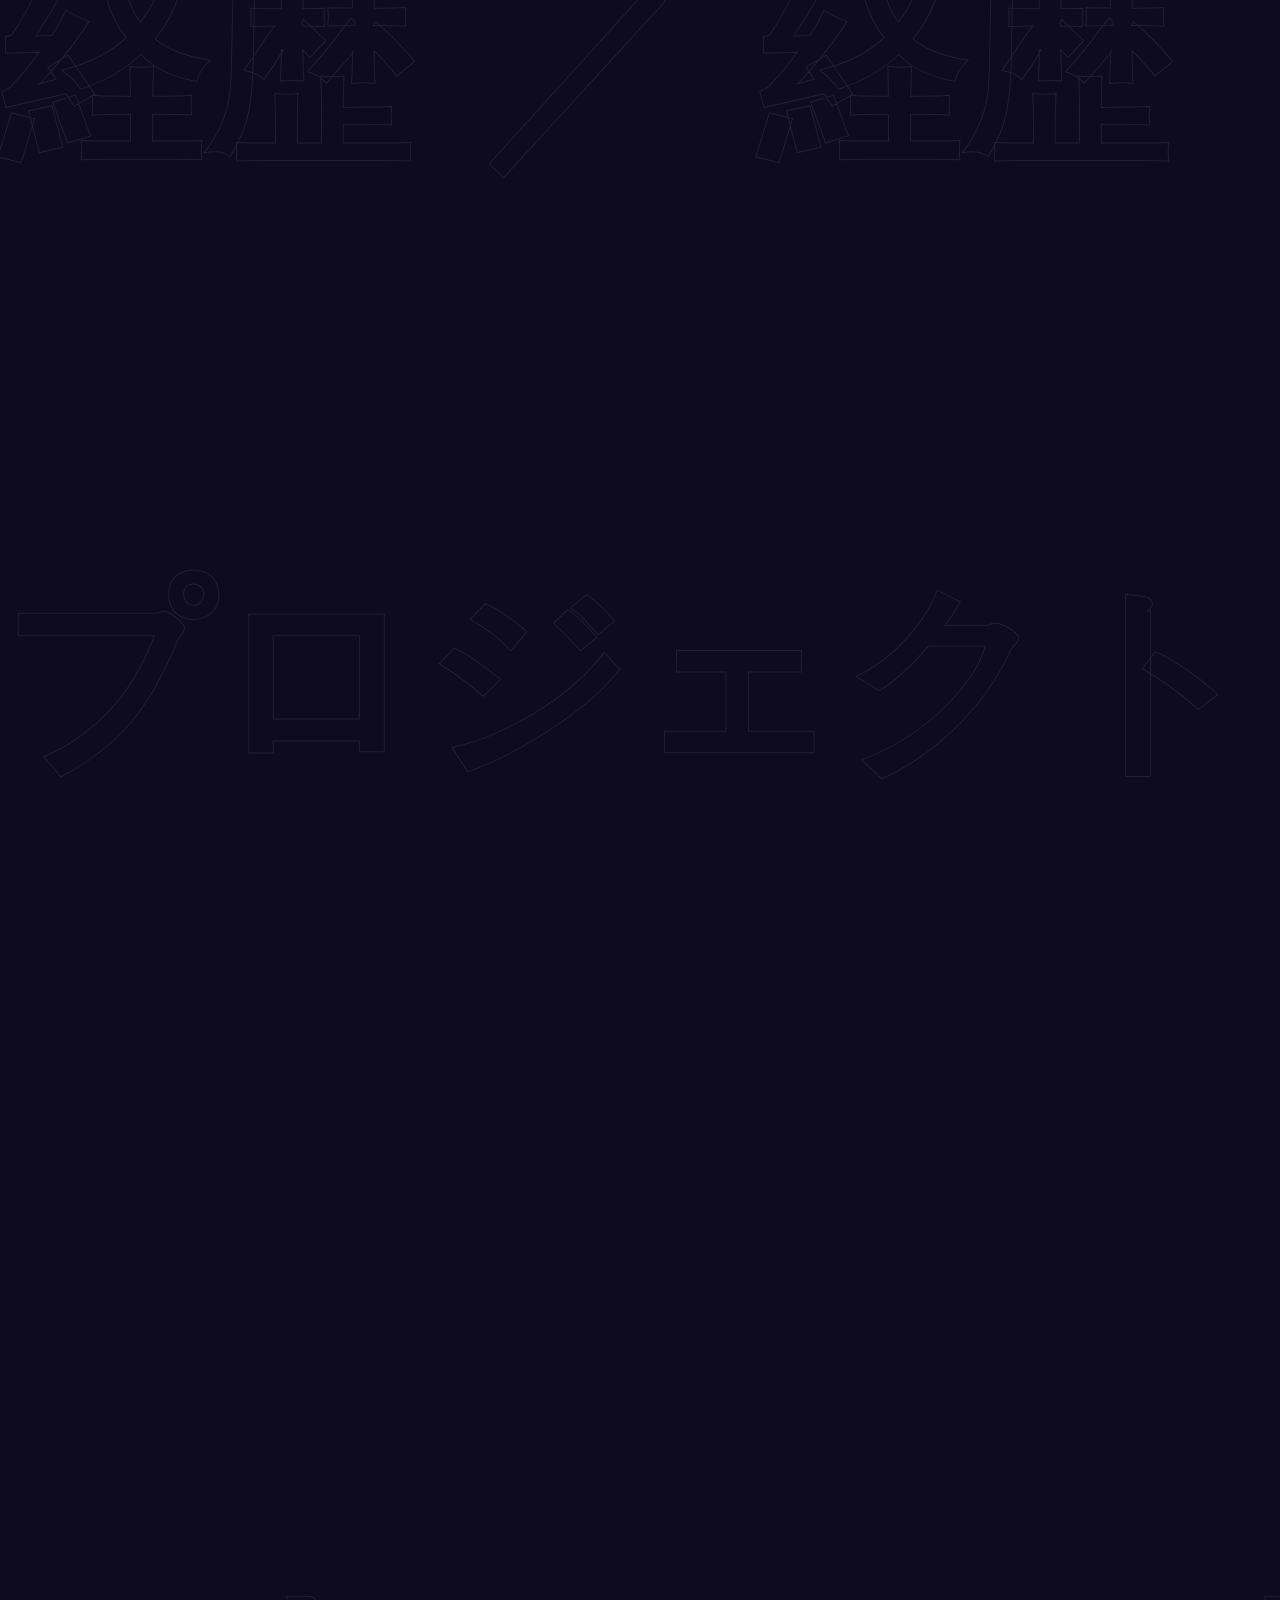
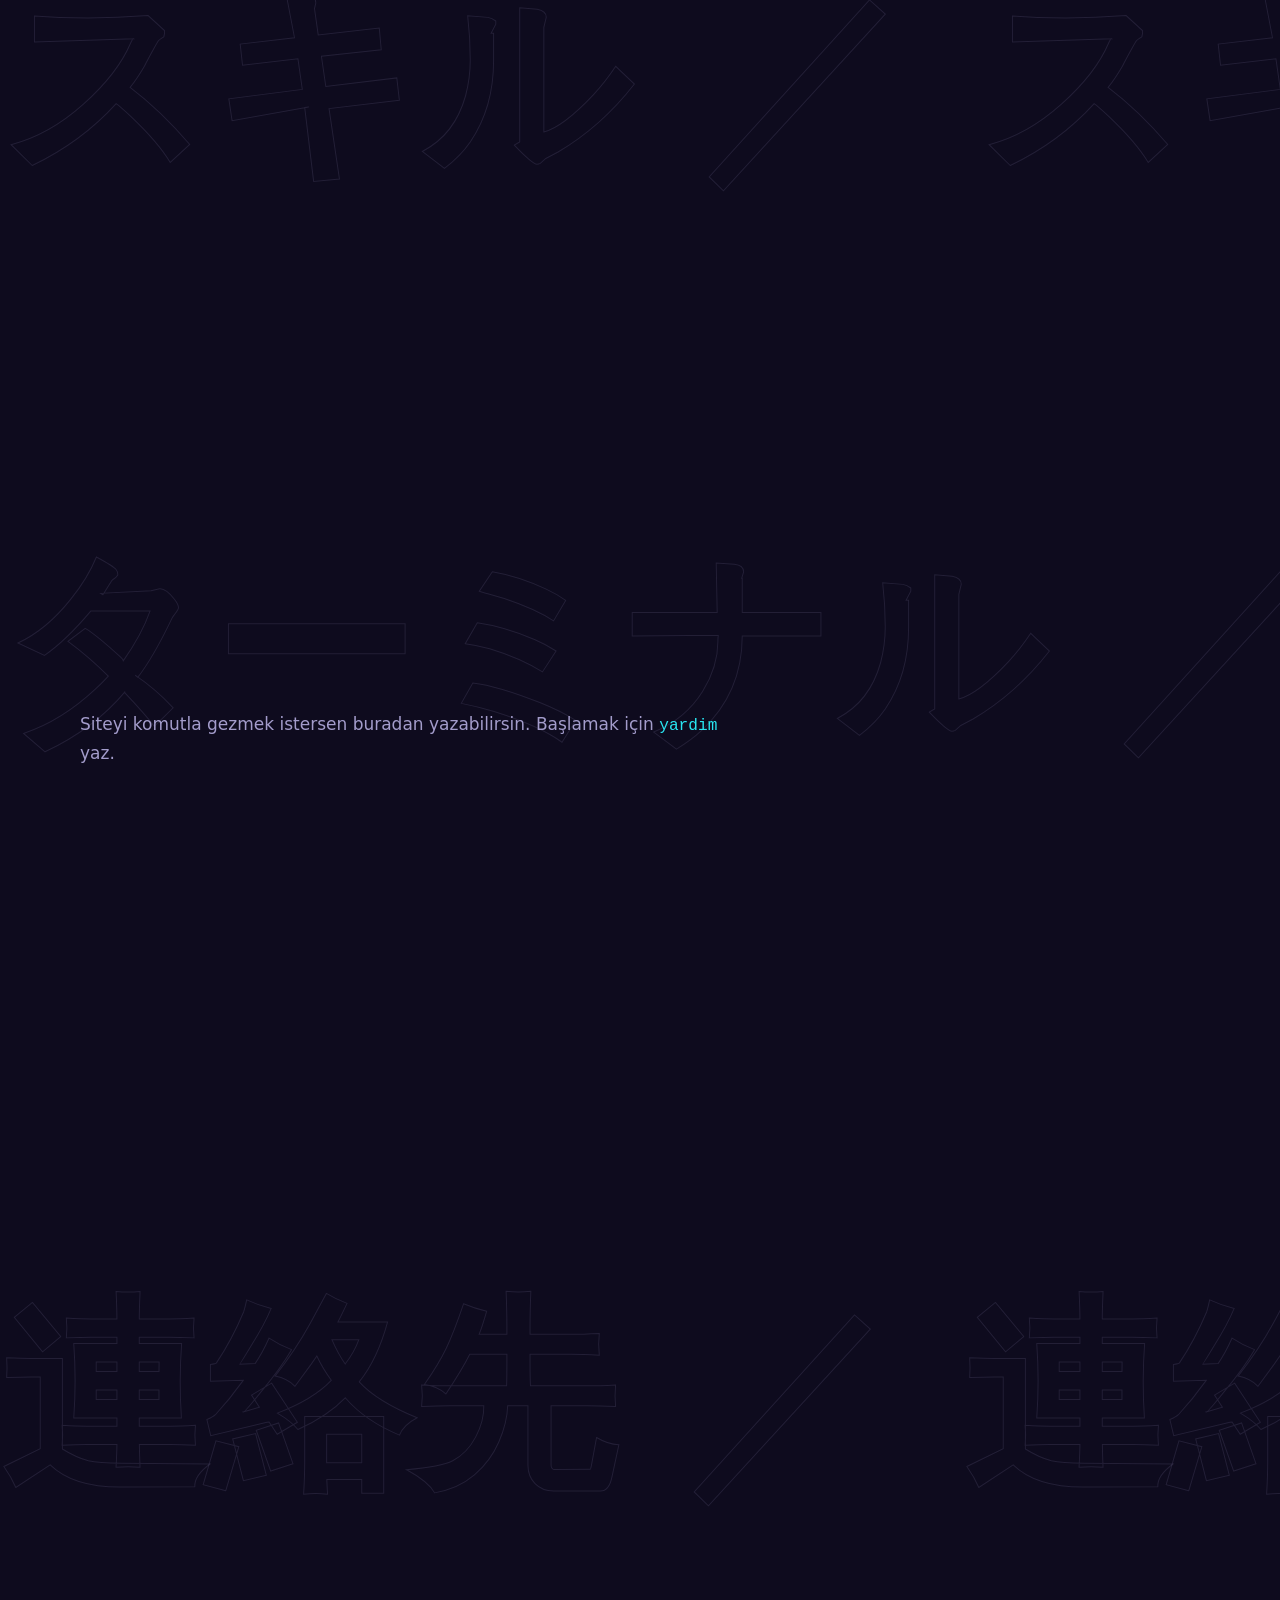
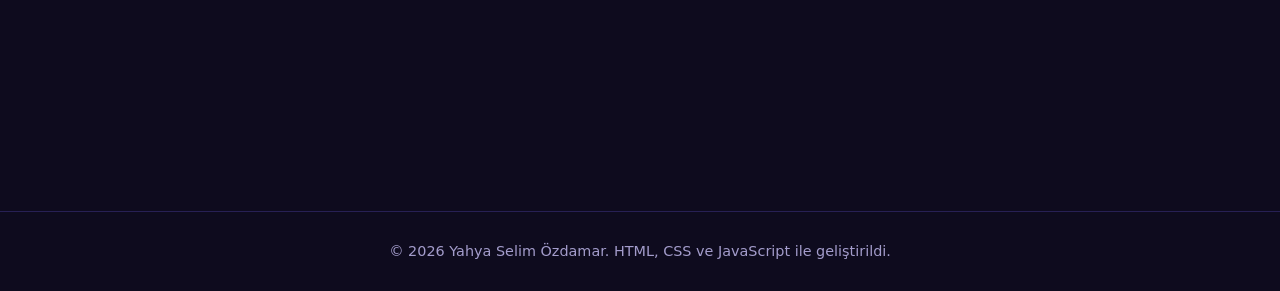
==== commit ff2525cb: "Add files via upload" ====
--- a/index.html
+++ b/index.html
@@ -6,7 +6,7 @@
   <title>Yahya Selim Özdamar | Yazılım Geliştirici</title>
   <meta name="description" content="Yahya Selim Özdamar — Malatya Turgut Özal Üniversitesi yazılım mühendisliği öğrencisi. yapay zeka destekli uygulamalar, native Android ve veritabanı projeleri.">
   <meta name="theme-color" content="#0E0B1E">
-  <meta http-equiv="Content-Security-Policy" content="default-src 'self'; script-src 'self'; style-src 'self' https://fonts.googleapis.com; font-src https://fonts.gstatic.com; img-src 'self' data:; connect-src 'self'; object-src 'none'; base-uri 'self'; form-action 'none'">
+  <meta http-equiv="Content-Security-Policy" content="default-src 'self'; script-src 'self' file:; style-src 'self' file: https://fonts.googleapis.com; font-src https://fonts.gstatic.com; img-src 'self' file: data:; connect-src 'self'; object-src 'none'; base-uri 'self'; form-action 'none'">
   <meta name="referrer" content="strict-origin-when-cross-origin">
   <meta property="og:type" content="website">
   <meta property="og:title" content="Yahya Selim Özdamar | Yazılım Geliştirici">
@@ -19,6 +19,14 @@
 </head>
 <body>
   <canvas class="rain" id="rain" aria-hidden="true"></canvas>
+  <div class="cursor" id="cursor" aria-hidden="true">
+    <div class="cursor-ring"></div>
+    <div class="cursor-ring ghost-c"></div>
+    <div class="cursor-ring ghost-m"></div>
+    <div class="cursor-dot"></div>
+    <span class="cursor-label"></span>
+  </div>
+  <div class="progress" id="progress" aria-hidden="true"></div>
   <div class="boot" id="boot" aria-hidden="true">
     <pre class="boot-log" id="bootLog"></pre>
   </div>
@@ -36,6 +44,7 @@
       <a href="#terminal">Terminal</a>
       <a href="#iletisim">İletişim</a>
     </nav>
+    <button class="fx-toggle" id="fxToggle" type="button" aria-pressed="true" title="Animasyonları aç veya kapat">FX açık</button>
     <div class="clock" aria-label="Türkiye saati"><span class="dot"></span>TR <span id="clock">--:--:--</span></div>
   </header>
 
@@ -44,6 +53,7 @@
     <section class="hero" id="top">
       <canvas id="city" aria-hidden="true"></canvas>
       <div class="hero-shade" aria-hidden="true"></div>
+      <p class="hero-vert" aria-hidden="true">ソフトウェアエンジニア／二〇二六</p>
 
       <div class="hero-inner">
         <p class="handle">github/yahyaselm5-ux</p>
@@ -76,8 +86,13 @@
       <a class="scroll-hint" href="#hakkimda" aria-label="Aşağı kaydır"><span></span></a>
     </section>
 
+    <div class="tapes" aria-hidden="true">
+      <div class="tape tape-a"><div class="tape-track" data-speed="1">STAJ VE İŞ FIRSATLARINA AÇIK ✦ YAZILIM MÜHENDİSİ ✦ C# ✦ .NET ✦ KOTLIN ✦ YAPAY ZEKA ✦ </div></div>
+      <div class="tape tape-b"><div class="tape-track" data-speed="-0.7">ソフトウェアエンジニア ✦ AMASYA ✦ MALATYA ✦ 未来はもう始まっている ✦ </div></div>
+    </div>
+
     <!-- HAKKIMDA -->
-    <section class="section" id="hakkimda">
+    <section class="section" id="hakkimda" data-ghost="プロフィール">
       <div class="wrap about">
         <h2 class="h2 glitch" data-text="Hakkımda">Hakkımda</h2>
         <div class="about-body">
@@ -94,7 +109,7 @@
     </section>
 
     <!-- DENEYİM -->
-    <section class="section" id="deneyim">
+    <section class="section" id="deneyim" data-ghost="経歴">
       <div class="wrap">
         <h2 class="h2 glitch" data-text="Deneyim">Deneyim</h2>
         <article class="job cut">
@@ -119,7 +134,7 @@
     </section>
 
     <!-- PROJELER -->
-    <section class="section" id="projeler">
+    <section class="section" id="projeler" data-ghost="プロジェクト">
       <div class="wrap">
         <h2 class="h2 glitch" data-text="Projeler">Projeler</h2>
         <div class="projects projects-4">
@@ -168,7 +183,7 @@
     </section>
 
     <!-- YETKİNLİKLER -->
-    <section class="section" id="yetkinlikler">
+    <section class="section" id="yetkinlikler" data-ghost="スキル">
       <div class="wrap">
         <h2 class="h2 glitch" data-text="Yetkinlikler">Yetkinlikler</h2>
         <div class="loadout">
@@ -193,7 +208,7 @@
     </section>
 
     <!-- TERMİNAL -->
-    <section class="section" id="terminal">
+    <section class="section" id="terminal" data-ghost="ターミナル">
       <div class="wrap">
         <h2 class="h2 glitch" data-text="Terminal">Terminal</h2>
         <p class="sub">Siteyi komutla gezmek istersen buradan yazabilirsin. Başlamak için <code>yardim</code> yaz.</p>
@@ -209,7 +224,7 @@
     </section>
 
     <!-- İLETİŞİM -->
-    <section class="section contact" id="iletisim">
+    <section class="section contact" id="iletisim" data-ghost="連絡先">
       <div class="wrap">
         <h2 class="h2 glitch" data-text="İletişim">İletişim</h2>
         <p class="contact-line">Staj, proje ya da iş birliği için bana yazabilirsin.</p>
@@ -237,6 +252,7 @@
   </footer>
 
   <div class="scanlines" aria-hidden="true"></div>
+  <script src="fx.js"></script>
   <script src="script.js"></script>
 </body>
 </html>
--- a/style.css
+++ b/style.css
@@ -8,6 +8,7 @@
   --magenta: #FF2E88;    /* ana neon */
   --cyan: #29E6F2;       /* ikincil neon */
   --amber: #FFC23D;      /* yalnızca "canlı/devam ediyor" durumları */
+  --volt: #F3E600;       /* uyarı bandı ve geçiş sarısı */
   --ink: #ECE8FF;        /* metin */
   --dim: #A39CCB;        /* ikincil metin */
 
@@ -217,7 +218,8 @@
   background: rgba(22, 18, 48, .7);
   border: 1px solid var(--b);
   clip-path: polygon(0 0, calc(100% - 10px) 0, 100% 10px, 100% 100%, 10px 100%, 0 calc(100% - 10px));
-  transition: background .2s, color .2s, border-color .2s, text-shadow .2s, transform .12s;
+  transform: translate(var(--tx, 0px), var(--ty, 0px));
+  transition: background .2s, color .2s, border-color .2s, text-shadow .2s, transform .25s cubic-bezier(.2, .8, .2, 1);
 }
 /* Üzerinden geçen ışık bandı */
 .btn::after {
@@ -239,7 +241,7 @@
   border-color: var(--accent-2); color: var(--accent-2);
   text-shadow: -1px 0 rgba(255, 46, 136, .7), 1px 0 rgba(41, 230, 242, .7);
 }
-.btn:active { transform: translateY(1px); }
+.btn:active { transform: translate(var(--tx, 0px), calc(var(--ty, 0px) + 2px)) scale(.97); }
 .btn-primary {
   background: var(--accent); color: var(--night); border-color: var(--accent);
 }
@@ -526,9 +528,17 @@
 }
 
 @media (prefers-reduced-motion: reduce) {
-  html { scroll-behavior: auto; }
-  *, *::before, *::after { animation: none !important; transition: none !important; }
-}
+  html:not(.fx-on) { scroll-behavior: auto; }
+  html:not(.fx-on) *, html:not(.fx-on) *::before, html:not(.fx-on) *::after { animation: none !important; transition: none !important; }
+}
+
+.fx-toggle {
+  font-family: var(--f-mono); font-size: .78rem;
+  background: none; color: var(--dim);
+  border: 1px solid var(--edge); padding: 4px 10px; cursor: pointer;
+  transition: color .2s, border-color .2s;
+}
+.fx-toggle:hover, .fx-toggle[aria-pressed="true"] { color: var(--volt); border-color: var(--volt); }
 
 /* 404 sayfası */
 .notfound {
@@ -540,7 +550,7 @@
 
 /* Arka plan yağmuru */
 .rain {
-  position: fixed; inset: 0; z-index: 0;
+  position: fixed; inset: 0; z-index: 3;
   width: 100%; height: 100%;
   pointer-events: none;
 }
@@ -584,3 +594,175 @@
   animation: lensScan 6s linear infinite;
 }
 @keyframes lensScan { to { background-position: 0 120px; } }
+
+/* ================= Hareket katmanı ================= */
+
+/* Özel imleç */
+html.has-cursor, html.has-cursor * { cursor: none !important; }
+.cursor { position: fixed; inset: 0; z-index: 120; pointer-events: none; opacity: 0; transition: opacity .3s; }
+.cursor.on { opacity: 1; }
+.cursor-dot {
+  position: absolute; left: 0; top: 0; width: 6px; height: 6px; margin: -3px 0 0 -3px;
+  background: var(--volt); box-shadow: 0 0 10px var(--volt);
+  transform: translate(var(--x), var(--y)) rotate(45deg);
+}
+.cursor-ring {
+  --size: 34px;
+  position: absolute; left: 0; top: 0;
+  width: var(--size); height: var(--size);
+  margin: calc(var(--size) / -2) 0 0 calc(var(--size) / -2);
+  border: 1.5px solid var(--ink);
+  clip-path: polygon(0 0, 30% 0, 30% 2px, 70% 2px, 70% 0, 100% 0, 100% 100%, 70% 100%, 70% calc(100% - 2px), 30% calc(100% - 2px), 30% 100%, 0 100%);
+  transform: translate(var(--rx), var(--ry));
+  transition: width .25s cubic-bezier(.2, .8, .2, 1), height .25s cubic-bezier(.2, .8, .2, 1), margin .25s cubic-bezier(.2, .8, .2, 1), border-color .2s, background .2s;
+}
+.ghost-c, .ghost-m { opacity: .7; mix-blend-mode: screen; }
+.ghost-c { border-color: var(--cyan); transform: translate(calc(var(--rx) - var(--sx)), calc(var(--ry) - var(--sy))); }
+.ghost-m { border-color: var(--magenta); transform: translate(calc(var(--rx) + var(--sx)), calc(var(--ry) + var(--sy))); }
+.cursor-label {
+  position: absolute; left: 0; top: 0;
+  transform: translate(calc(var(--rx) + 28px), calc(var(--ry) + 18px));
+  font-family: var(--f-mono); font-size: .72rem; color: var(--night);
+  background: var(--volt); padding: 2px 7px;
+  opacity: 0; transition: opacity .2s;
+  white-space: nowrap;
+}
+.cursor.is-link .cursor-ring { --size: 58px; border-color: var(--volt); background: rgba(243, 230, 0, .06); }
+.cursor.is-link .cursor-label:not(:empty) { opacity: 1; }
+.cursor.is-name .cursor-ring { --size: 300px; border-color: rgba(41, 230, 242, .5); }
+.cursor.is-name .ghost-c, .cursor.is-name .ghost-m { --size: 300px; }
+.cursor.is-text .cursor-ring { --size: 18px; }
+.cursor.press .cursor-ring { --size: 22px; border-color: var(--magenta); }
+
+/* Üst ilerleme çubuğu */
+.progress {
+  position: fixed; top: 0; left: 0; right: 0; height: 2px; z-index: 60;
+  background: linear-gradient(90deg, var(--magenta), var(--volt), var(--cyan));
+  transform-origin: left; transform: scaleX(0);
+  box-shadow: 0 0 10px rgba(243, 230, 0, .6);
+}
+
+/* Hero dikey yazı */
+.hero-vert {
+  position: absolute; z-index: 2; left: 22px; top: 50%;
+  margin: 0; translate: 0 -50%;
+  writing-mode: vertical-rl;
+  font-family: var(--f-mono); font-size: .8rem; letter-spacing: .4em;
+  color: var(--cyan); opacity: .7;
+}
+@media (max-width: 760px) { .hero-vert { display: none; } }
+#city { transform-origin: 70% 60%; will-change: transform; }
+.hero-inner { will-change: transform, opacity; }
+
+/* Hero giriş */
+html.fx .hero-inner > *, html.fx .status, html.fx .scroll-hint { opacity: 0; }
+html.fx .hero-inner > * { translate: 0 40px; }
+html.fx .status { translate: 60px 0; }
+html.fx.intro .hero-inner > *, html.fx.intro .status, html.fx.intro .scroll-hint {
+  opacity: 1; translate: 0 0;
+  transition: opacity .8s ease, translate .9s cubic-bezier(.16, 1, .3, 1);
+}
+html.fx.intro .hero-inner > :nth-child(1) { transition-delay: .05s; }
+html.fx.intro .hero-inner > :nth-child(2) { transition-delay: .15s; }
+html.fx.intro .hero-inner > :nth-child(3) { transition-delay: .55s; }
+html.fx.intro .hero-inner > :nth-child(4) { transition-delay: .7s; }
+html.fx.intro .status { transition-delay: .9s; }
+html.fx.intro .scroll-hint { transition-delay: 1.3s; }
+html.fx h1.name .line { clip-path: inset(0 0 100% 0); }
+html.fx.intro h1.name .line { clip-path: inset(-20% -5% -20% -5%); transition: clip-path 1s cubic-bezier(.16, 1, .3, 1) .2s; }
+html.fx.intro h1.name .line + .line { transition-delay: .35s; }
+
+/* İsim glitch patlaması */
+h1.name .line { position: relative; }
+h1.name .line::before, h1.name .line::after {
+  content: attr(data-text); position: absolute; inset: 0;
+  opacity: 0; pointer-events: none; -webkit-text-stroke: 0;
+}
+h1.name .line::before { color: var(--cyan); }
+h1.name .line::after { color: var(--volt); }
+h1.name .line.burst { animation: jitter .32s steps(3) 1; }
+h1.name .line.burst::before { opacity: .9; animation: g1 .32s steps(3) 1; }
+h1.name .line.burst::after { opacity: .9; animation: g2 .32s steps(3) 1; }
+@keyframes jitter { 0% { translate: 3px 0; } 50% { translate: -4px 0; } 100% { translate: 0 0; } }
+
+/* Uyarı bantları */
+.tapes { position: relative; z-index: 2; height: 170px; margin-top: -60px; overflow: hidden; pointer-events: none; }
+.tape {
+  position: absolute; left: -5%; width: 110%;
+  padding: 12px 0; overflow: hidden; white-space: nowrap;
+  font-family: var(--f-display); font-weight: 700; font-size: 1.15rem; letter-spacing: .04em;
+}
+.tape-a { top: 40px; background: var(--volt); color: var(--night); rotate: -3deg; box-shadow: 0 0 30px rgba(243, 230, 0, .35); z-index: 2; }
+.tape-b { top: 70px; background: var(--magenta); color: var(--night); rotate: 2.5deg; font-family: var(--f-mono); font-weight: 500; font-size: .95rem; }
+.tape::before, .tape::after {
+  content: ""; position: absolute; left: 0; right: 0; height: 4px;
+  background: repeating-linear-gradient(45deg, var(--night) 0 8px, transparent 8px 16px);
+}
+.tape::before { top: 0; } .tape::after { bottom: 0; }
+.tape-track { display: inline-block; will-change: transform; }
+
+/* Hayalet yazılar */
+.section { overflow-x: clip; }
+.ghost {
+  position: absolute; top: 40px; left: 0; z-index: -1;
+  font-family: var(--f-display); font-weight: 700;
+  font-size: clamp(5rem, 16vw, 15rem); line-height: 1;
+  white-space: nowrap; color: transparent;
+  -webkit-text-stroke: 1px rgba(163, 156, 203, .14);
+  pointer-events: none; user-select: none;
+  will-change: transform;
+}
+.section > .wrap { position: relative; }
+
+/* Başlık harfleri */
+html.fx .section .h2 .ch { display: inline-block; translate: 0 110%; opacity: 0; }
+html.fx .section .h2.in .ch {
+  translate: 0 0; opacity: 1;
+  transition: translate .7s cubic-bezier(.16, 1, .3, 1), opacity .4s;
+  transition-delay: calc(var(--i) * 40ms);
+}
+.section .h2 { overflow: hidden; padding-bottom: .08em; }
+.section .h2::selection, .section .h2 .ch::selection { background: var(--accent); }
+.section .h2 .wl { display: none; }
+html.fx .section .h2 { background: linear-gradient(var(--volt), var(--volt)) no-repeat 0 100% / 0 3px; }
+html.fx .section .h2.in { background-size: 100% 3px; transition: background-size .9s cubic-bezier(.16, 1, .3, 1) .35s; }
+
+/* Silme ile açılan bloklar */
+html.fx .rv { opacity: 0; translate: 0 34px; }
+html.fx .rv.in { opacity: 1; translate: 0 0; transition: opacity .6s ease var(--d), translate .9s cubic-bezier(.16, 1, .3, 1) var(--d); }
+.rv .wipe {
+  position: absolute; inset: 0; z-index: 5; pointer-events: none;
+  background: var(--volt);
+  transform: scaleX(0); transform-origin: left;
+}
+html.fx .rv.in .wipe { animation: wipe .95s cubic-bezier(.77, 0, .18, 1) var(--d) forwards; }
+@keyframes wipe {
+  0% { transform: scaleX(0); transform-origin: left; }
+  45% { transform: scaleX(1); transform-origin: left; }
+  55% { transform: scaleX(1); transform-origin: right; background: var(--cyan); }
+  100% { transform: scaleX(0); transform-origin: right; background: var(--cyan); }
+}
+
+/* Kaydırma hızına göre eğilme */
+.tapes, .projects { transform: skewY(calc(var(--skew, 0deg) * .3)); }
+
+/* Proje kartı üzerine gelince tarama çizgisi ve başlıkta renk kayması */
+.project h3 { transition: text-shadow .2s; }
+.project:hover h3 { text-shadow: -2px 0 var(--cyan), 2px 0 var(--magenta); }
+.project .scan {
+  position: absolute; left: 0; right: 0; top: -20%; height: 18%; z-index: 1; pointer-events: none;
+  background: linear-gradient(to bottom, transparent, rgba(41, 230, 242, .12), transparent);
+  opacity: 0;
+}
+.project:hover .scan { opacity: 1; animation: cardScan 1.4s linear infinite; }
+@keyframes cardScan { to { top: 110%; } }
+
+/* Menüden bölüme atlarken kısa ekran glitch'i */
+html.jump main { animation: jumpGlitch .42s steps(4) 1; }
+@keyframes jumpGlitch {
+  0% { filter: none; translate: 0 0; }
+  25% { filter: hue-rotate(60deg) saturate(1.8); translate: 6px 0; }
+  50% { filter: hue-rotate(-40deg); translate: -5px 0; }
+  75% { filter: saturate(2); translate: 2px 0; }
+  100% { filter: none; translate: 0 0; }
+}
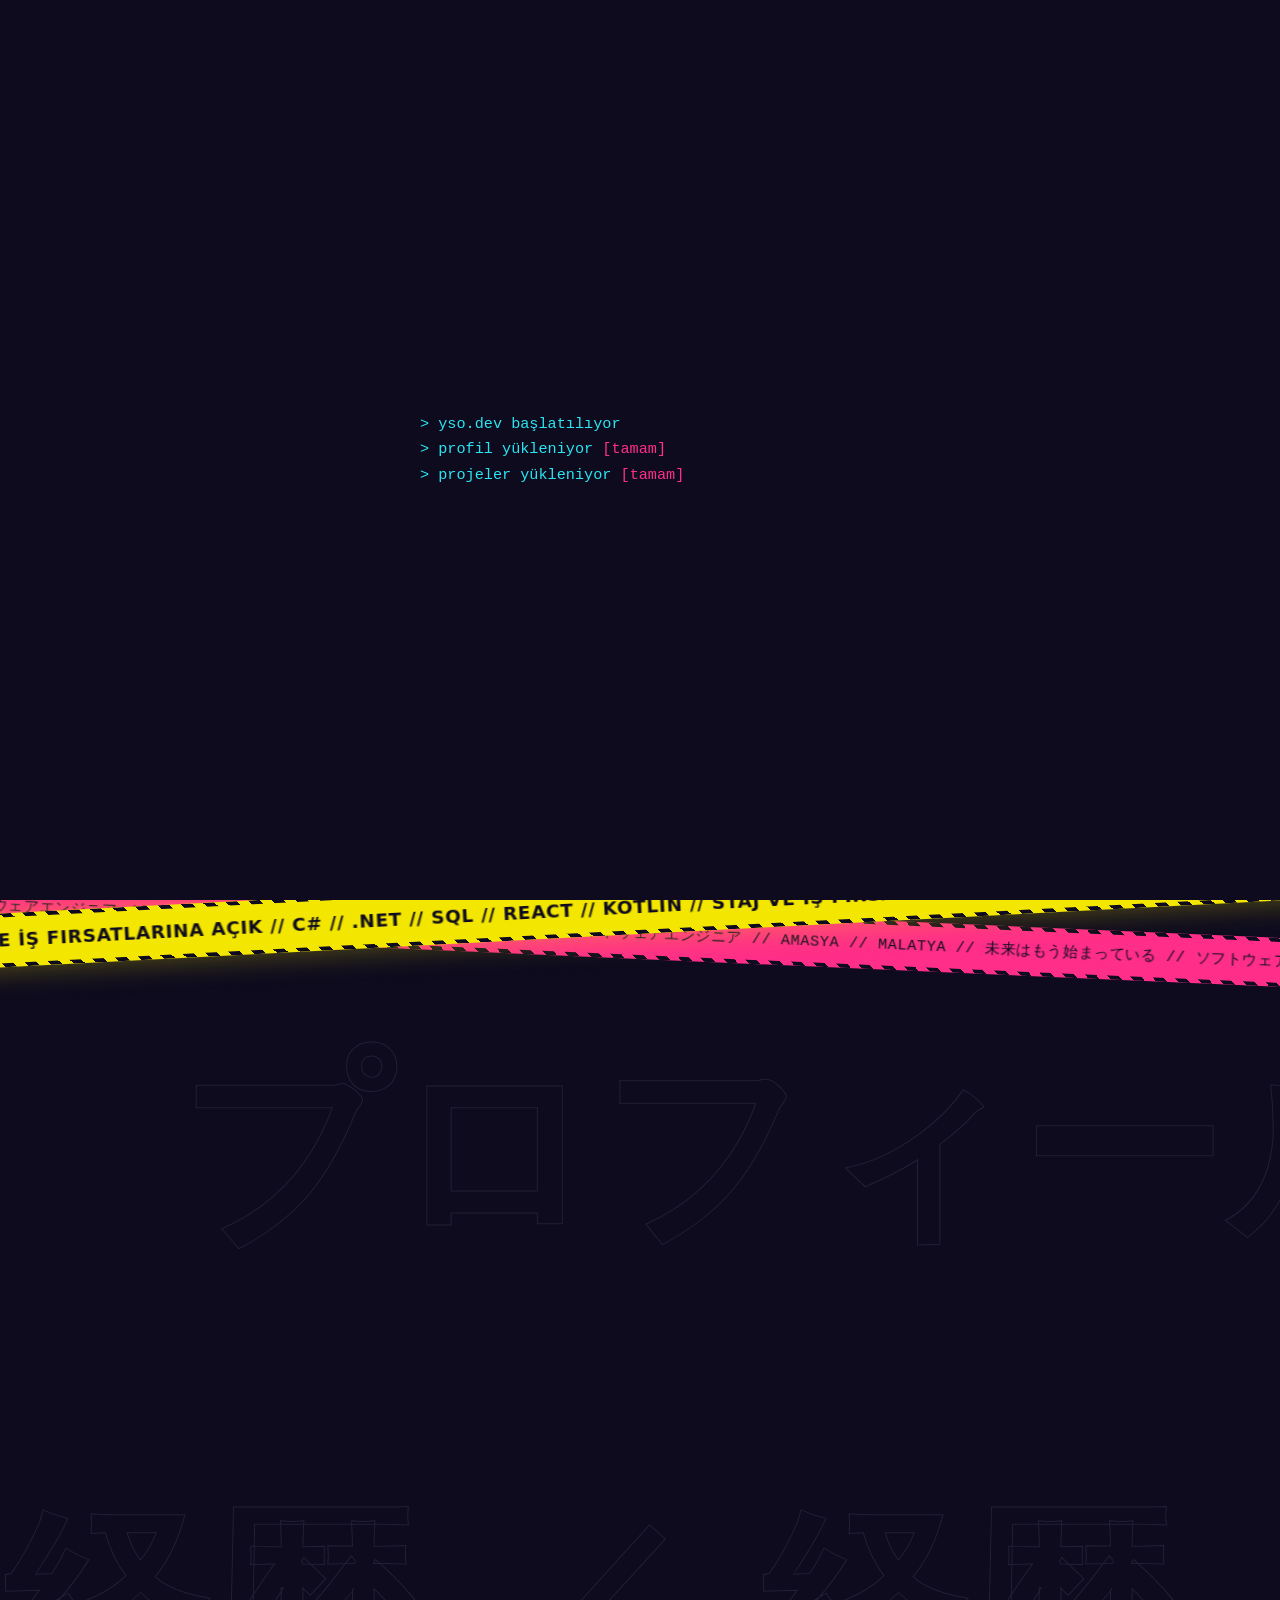
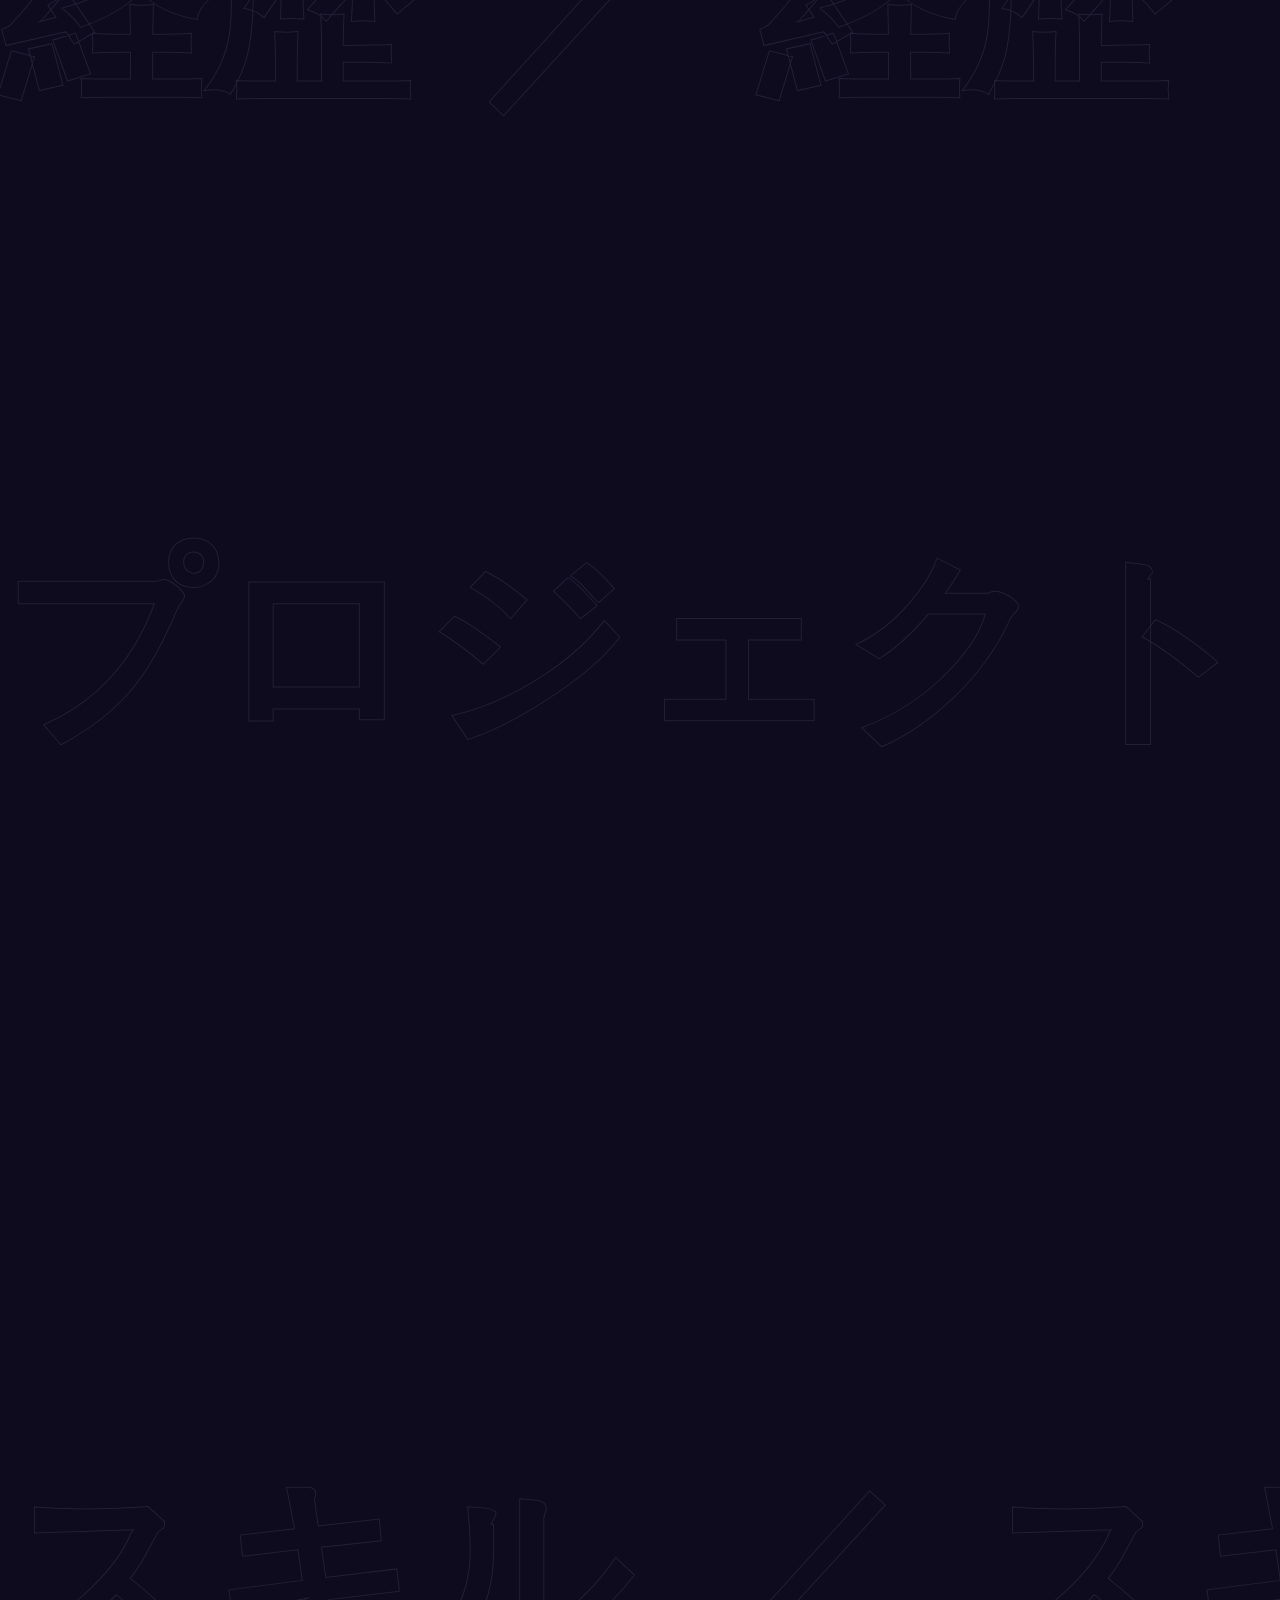
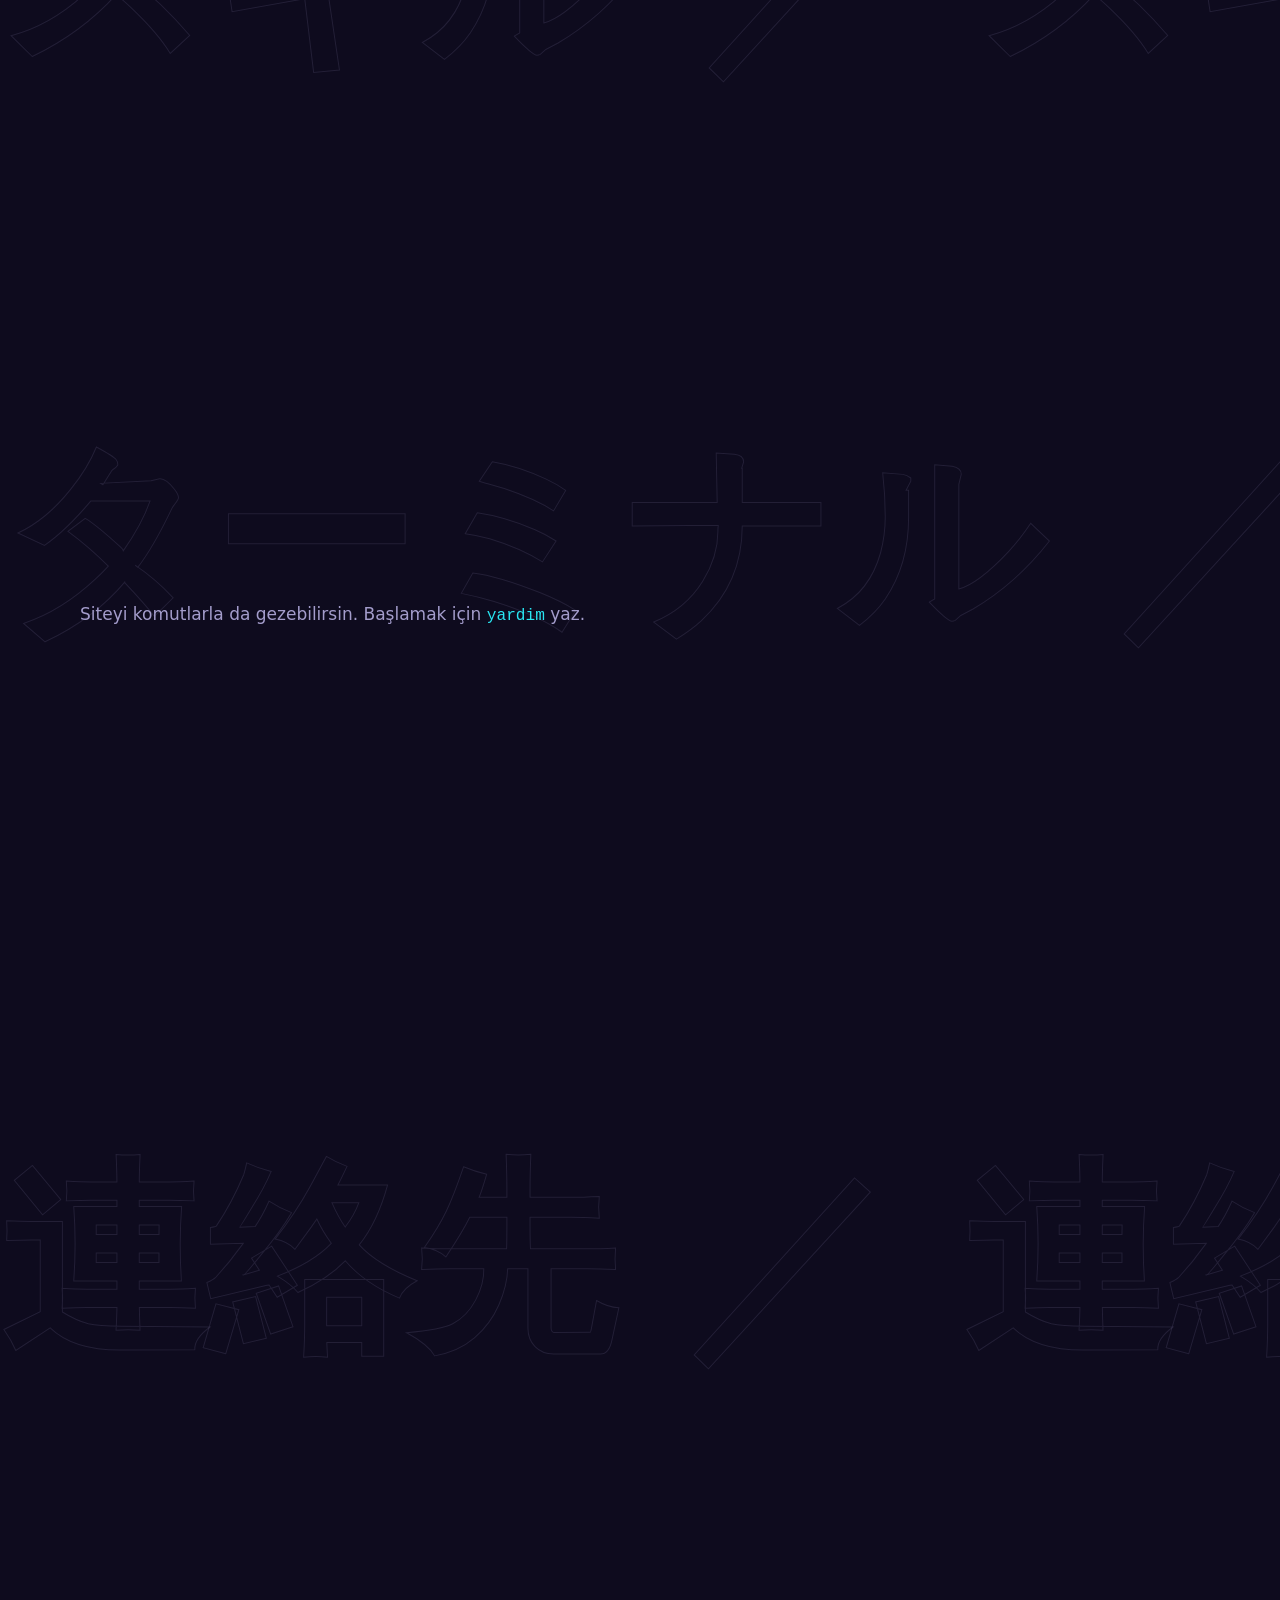
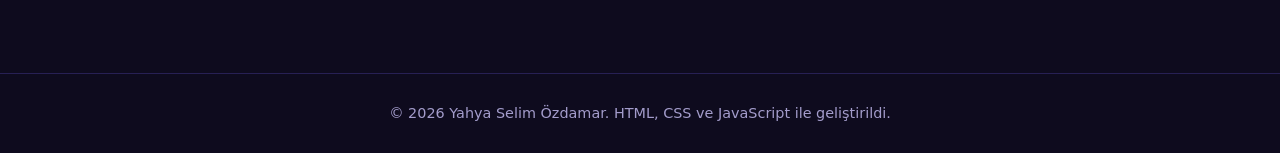
==== commit cc24d598: "Add files via upload" ====
--- a/index.html
+++ b/index.html
@@ -4,13 +4,13 @@
   <meta charset="UTF-8">
   <meta name="viewport" content="width=device-width, initial-scale=1">
   <title>Yahya Selim Özdamar | Yazılım Geliştirici</title>
-  <meta name="description" content="Yahya Selim Özdamar — Malatya Turgut Özal Üniversitesi yazılım mühendisliği öğrencisi. yapay zeka destekli uygulamalar, native Android ve veritabanı projeleri.">
+  <meta name="description" content="Yahya Selim Özdamar, Malatya Turgut Özal Üniversitesi yazılım mühendisliği öğrencisi. C#, .NET ve Kotlin projeleri.">
   <meta name="theme-color" content="#0E0B1E">
   <meta http-equiv="Content-Security-Policy" content="default-src 'self'; script-src 'self' file:; style-src 'self' file: https://fonts.googleapis.com; font-src https://fonts.gstatic.com; img-src 'self' file: data:; connect-src 'self'; object-src 'none'; base-uri 'self'; form-action 'none'">
   <meta name="referrer" content="strict-origin-when-cross-origin">
   <meta property="og:type" content="website">
   <meta property="og:title" content="Yahya Selim Özdamar | Yazılım Geliştirici">
-  <meta property="og:description" content="Yazılım mühendisliği 4. sınıf öğrencisi. Yapay zeka destekli uygulamalar, native Android ve veritabanı projeleri.">
+  <meta property="og:description" content="Yazılım mühendisliği öğrencisi. C#, .NET ve Kotlin projeleri.">
   <link rel="icon" href="favicon.svg" type="image/svg+xml">
   <link rel="preconnect" href="https://fonts.googleapis.com">
   <link rel="preconnect" href="https://fonts.gstatic.com" crossorigin>
@@ -67,7 +67,7 @@
             <span class="line" data-text="Özdamar">Özdamar</span>
           </div>
         </div>
-        <p class="role">Yazılım mühendisliği öğrencisiyim. C# ile yapay zeka destekli uygulamalar, Kotlin ile native Android uygulamaları geliştiriyorum. Hedefim yalnızca çalışan değil, okunabilir ve sürdürülebilir kod yazmak.</p>
+        <p class="role">Yazılım mühendisliği öğrencisiyim. Backend, web ve mobil projeler geliştiriyorum; en çok C# ve .NET ile çalışıyorum.</p>
         <div class="actions">
           <a class="btn btn-primary" href="#projeler">Projelerimi gör</a>
           <a class="btn" href="assets/Yahya_Selim_Ozdamar_CV.pdf" target="_blank" rel="noopener noreferrer">CV'mi aç</a>
@@ -87,8 +87,8 @@
     </section>
 
     <div class="tapes" aria-hidden="true">
-      <div class="tape tape-a"><div class="tape-track" data-speed="1">STAJ VE İŞ FIRSATLARINA AÇIK ✦ YAZILIM MÜHENDİSİ ✦ C# ✦ .NET ✦ KOTLIN ✦ YAPAY ZEKA ✦ </div></div>
-      <div class="tape tape-b"><div class="tape-track" data-speed="-0.7">ソフトウェアエンジニア ✦ AMASYA ✦ MALATYA ✦ 未来はもう始まっている ✦ </div></div>
+      <div class="tape tape-a"><div class="tape-track" data-speed="1">STAJ VE İŞ FIRSATLARINA AÇIK // C# // .NET // SQL // REACT // KOTLIN // </div></div>
+      <div class="tape tape-b"><div class="tape-track" data-speed="-0.7">ソフトウェアエンジニア // AMASYA // MALATYA // 未来はもう始まっている // </div></div>
     </div>
 
     <!-- HAKKIMDA -->
@@ -96,12 +96,11 @@
       <div class="wrap about">
         <h2 class="h2 glitch" data-text="Hakkımda">Hakkımda</h2>
         <div class="about-body">
-          <p class="lead">Malatya Turgut Özal Üniversitesi'nde yazılım mühendisliği 4. sınıf öğrencisiyim. Teorik bilgisayar bilimleri altyapımı modern yazılım prensipleriyle birleştirip gerçek dünya problemlerine çözüm üretmeye odaklanıyorum.</p>
-          <p>Benim için iyi kod, sadece çalışan değil; okunabilen ve yıllar sonra da sürdürülebilen koddur. Yapay zeka odaklı stajımda bir sohbet botu ve akıllı envanter sistemi geliştirdim; üniversitede de mobil ve web projelerinde ekip çalışması yürütüyorum. Teorik bilgimi dinamik bir ekipte pratiğe dönüştürmeye hazırım.</p>
+          <p class="lead">Malatya Turgut Özal Üniversitesi'nde yazılım mühendisliği 4. sınıf öğrencisiyim. Ağırlıklı olarak C# ve .NET ile backend geliştiriyorum; React ile web, Kotlin ile mobil projelerim de var.</p>
+          <p>Okuldaki projelerin çoğunu ekip halinde geliştiriyoruz; staj döneminde ise yapay zeka entegrasyonu olan iki uygulama üzerinde çalıştım. Kod yazarken okunabilirliğe ve bakımının kolay olmasına dikkat ediyorum.</p>
         </div>
         <dl class="facts">
           <div><dt>Bölüm</dt><dd>Yazılım Mühendisliği, Lisans</dd></div>
-          <div><dt>Sınıf</dt><dd>4. sınıf</dd></div>
           <div><dt>Konum</dt><dd>Amasya, Türkiye</dd></div>
           <div><dt>Diller</dt><dd>Türkçe (ana dil), İngilizce (B2)</dd></div>
         </dl>
@@ -121,14 +120,27 @@
             <div class="job-meta">
               <span class="chip">Yapay zeka programı</span>
               <span class="chip">C#</span>
-            </div>
-          </div>
-          <ul class="ticks">
-            <li>Yapay zeka odaklı staj programı kapsamında Teamfight Tactics (TFT) oyuncularına yönelik yapay zeka destekli bir sohbet botu tasarlayıp geliştirdim.</li>
-            <li>Projenin altyapısını ve masaüstü arayüzünü C# ile kodladım.</li>
-            <li>Yapay zeka modelinin uygulamaya entegrasyonunu sağladım.</li>
-            <li>Staj kapsamında .NET 9 ve MS SQL Server ile yapay zeka asistanlı bir envanter ve stok yönetim sistemi geliştirdim.</li>
-          </ul>
+              <span class="chip">.NET 9</span>
+            </div>
+          </div>
+          <div class="job-projects">
+            <div class="job-project">
+              <h4>TFT sohbet botu</h4>
+              <ul class="ticks">
+                <li>Teamfight Tactics oyuncuları için bir sohbet botu tasarlayıp geliştirdim.</li>
+                <li>Altyapıyı ve masaüstü arayüzünü C# ile yazdım.</li>
+                <li>Dil modelini uygulamaya entegre ettim.</li>
+              </ul>
+            </div>
+            <div class="job-project">
+              <h4>Akıllı Envanter ve Stok Yönetim Sistemi</h4>
+              <ul class="ticks">
+                <li>.NET 9 Web API ve MS SQL Server ile katmanlı mimaride backend'i kurdum.</li>
+                <li>React ile yönetim panelini, JWT ile rol bazlı yetkilendirmeyi geliştirdim.</li>
+                <li>Stoğu değiştiren işlemleri onaya sunan bir yapay zeka asistanı ekledim.</li>
+              </ul>
+            </div>
+          </div>
         </article>
       </div>
     </section>
@@ -144,7 +156,7 @@
               <span class="kind">Makine öğrenmesi</span>
             </div>
             <h3>Resmi Yazı Tercümanı</h3>
-            <p>Resmî yazışmaları ve tebligatları sade Türkçeye çeviren; içindeki son tarihleri ve yapılması gerekenleri ayıklayıp listeleyen bir makine öğrenmesi uygulaması. Ders projesi olarak başladı, gerçek bir ürüne dönüştürmeyi hedefliyorum.</p>
+            <p>Resmî yazıları ve tebligatları sade Türkçeye çeviriyor, içlerindeki son tarihleri ve yapılması gerekenleri listeliyor. Ders projesi olarak başladı.</p>
             <ul class="tags"><li>NLP</li><li>Türkçe metin sadeleştirme</li><li>Bilgi çıkarımı</li></ul>
           </article>
 
@@ -154,7 +166,7 @@
               <span class="kind">Staj projesi</span>
             </div>
             <h3>Akıllı Envanter ve Stok Yönetim Sistemi</h3>
-            <p>Stokların doğal dille yönetilebildiği bir depo yönetim sistemi. .NET 9 Web API ve MS SQL Server üzerinde katmanlı mimariyle kurdum; React yönetim paneli, JWT ile rol bazlı yetkilendirme ve kritik stok takibi içeriyor. Yapay zeka asistanı stokları sorgulayabiliyor, stoğu değiştiren işlemleri ise kullanıcı onayına sunuyor. MCP sunucusu sayesinde Claude Desktop'tan da kullanılabiliyor.</p>
+            <p>Stokların sohbet yoluyla sorgulanıp güncellenebildiği bir depo yönetim sistemi. .NET 9 Web API, MS SQL Server ve React paneliyle katmanlı mimaride kurdum. JWT ile rol bazlı yetkilendirme ve kritik stok takibi var. Asistan stoğu değiştiren her işlemi önce kullanıcı onayına sunuyor. MCP sunucusuyla Claude Desktop'tan da kullanılabiliyor.</p>
             <ul class="tags"><li>C#</li><li>.NET 9</li><li>MS SQL + Dapper</li><li>React + TypeScript</li><li>JWT</li><li>MCP</li></ul>
             <a class="repo" href="https://github.com/yahyaselm5-ux/smart-inventory-system" target="_blank" rel="noopener noreferrer">GitHub'da incele</a>
           </article>
@@ -165,7 +177,7 @@
               <span class="kind">2 kişilik ekip</span>
             </div>
             <h3>Kuaförüm</h3>
-            <p>Konum bazlı kuaför arama ve randevu yönetimi sunan native bir Android uygulaması. Kullanıcı yakınındaki kuaförleri haritada görüp uygun saate randevu alabiliyor. Jetpack Compose arayüzü ve MVVM mimarisiyle geliştirdik.</p>
+            <p>Konuma göre kuaför arama ve randevu alma uygulaması. Jetpack Compose ve MVVM ile native Android olarak geliştirdik.</p>
             <ul class="tags"><li>Kotlin</li><li>Jetpack Compose</li><li>MVVM</li><li>Google Maps</li></ul>
           </article>
 
@@ -175,8 +187,8 @@
               <span class="kind">3 kişilik ekip</span>
             </div>
             <h3>E-Ticaret Web Sitesi</h3>
-            <p>Ürün yönetimi, sepet işlemleri ve dinamik veri akışını barındıran, veritabanı entegrasyonlu kapsamlı bir e-ticaret platformu. Üç kişilik öğrenci ekibiyle geliştirdik.</p>
-            <ul class="tags"><li>SQL</li><li>HTML</li><li>CSS</li><li>Veritabanı entegrasyonu</li></ul>
+            <p>Ürün yönetimi ve sepeti olan, veritabanına bağlı bir e-ticaret sitesi. Üç kişilik bir ekiple geliştirdik.</p>
+            <ul class="tags"><li>SQL</li><li>HTML</li><li>CSS</li></ul>
           </article>
         </div>
       </div>
@@ -211,7 +223,7 @@
     <section class="section" id="terminal" data-ghost="ターミナル">
       <div class="wrap">
         <h2 class="h2 glitch" data-text="Terminal">Terminal</h2>
-        <p class="sub">Siteyi komutla gezmek istersen buradan yazabilirsin. Başlamak için <code>yardim</code> yaz.</p>
+        <p class="sub">Siteyi komutlarla da gezebilirsin. Başlamak için <code>yardim</code> yaz.</p>
         <div class="term cut" id="term">
           <div class="term-bar"><i></i><i></i><i></i><span>ziyaretci@yso: ~</span></div>
           <div class="term-out" id="termOut" aria-live="polite"></div>
--- a/style.css
+++ b/style.css
@@ -1,4 +1,4 @@
-/* Yahya Selim Özdamar — kişisel web sitesi */
+/* Yahya Selim Özdamar, kişisel web sitesi */
 
 :root {
   --night: #0E0B1E;      /* zemin: derin çivit gece */
@@ -353,6 +353,12 @@
   font-family: var(--f-mono); font-size: .8rem; color: var(--dim);
   border: 1px solid var(--edge); padding: 3px 10px;
 }
+.job-projects { display: grid; grid-template-columns: 1fr 1fr; gap: 28px 40px; }
+.job-project h4 {
+  font-family: var(--f-display); font-weight: 600; font-size: 1.1rem;
+  color: var(--ink); margin: 0 0 12px;
+}
+@media (max-width: 760px) { .job-projects { grid-template-columns: 1fr; } }
 .ticks { list-style: none; margin: 0; padding: 0; display: grid; gap: 10px; max-width: 80ch; }
 .ticks li { position: relative; padding-left: 26px; color: var(--dim); }
 .ticks li::before {
@@ -723,7 +729,6 @@
 }
 .section .h2 { overflow: hidden; padding-bottom: .08em; }
 .section .h2::selection, .section .h2 .ch::selection { background: var(--accent); }
-.section .h2 .wl { display: none; }
 html.fx .section .h2 { background: linear-gradient(var(--volt), var(--volt)) no-repeat 0 100% / 0 3px; }
 html.fx .section .h2.in { background-size: 100% 3px; transition: background-size .9s cubic-bezier(.16, 1, .3, 1) .35s; }
 
